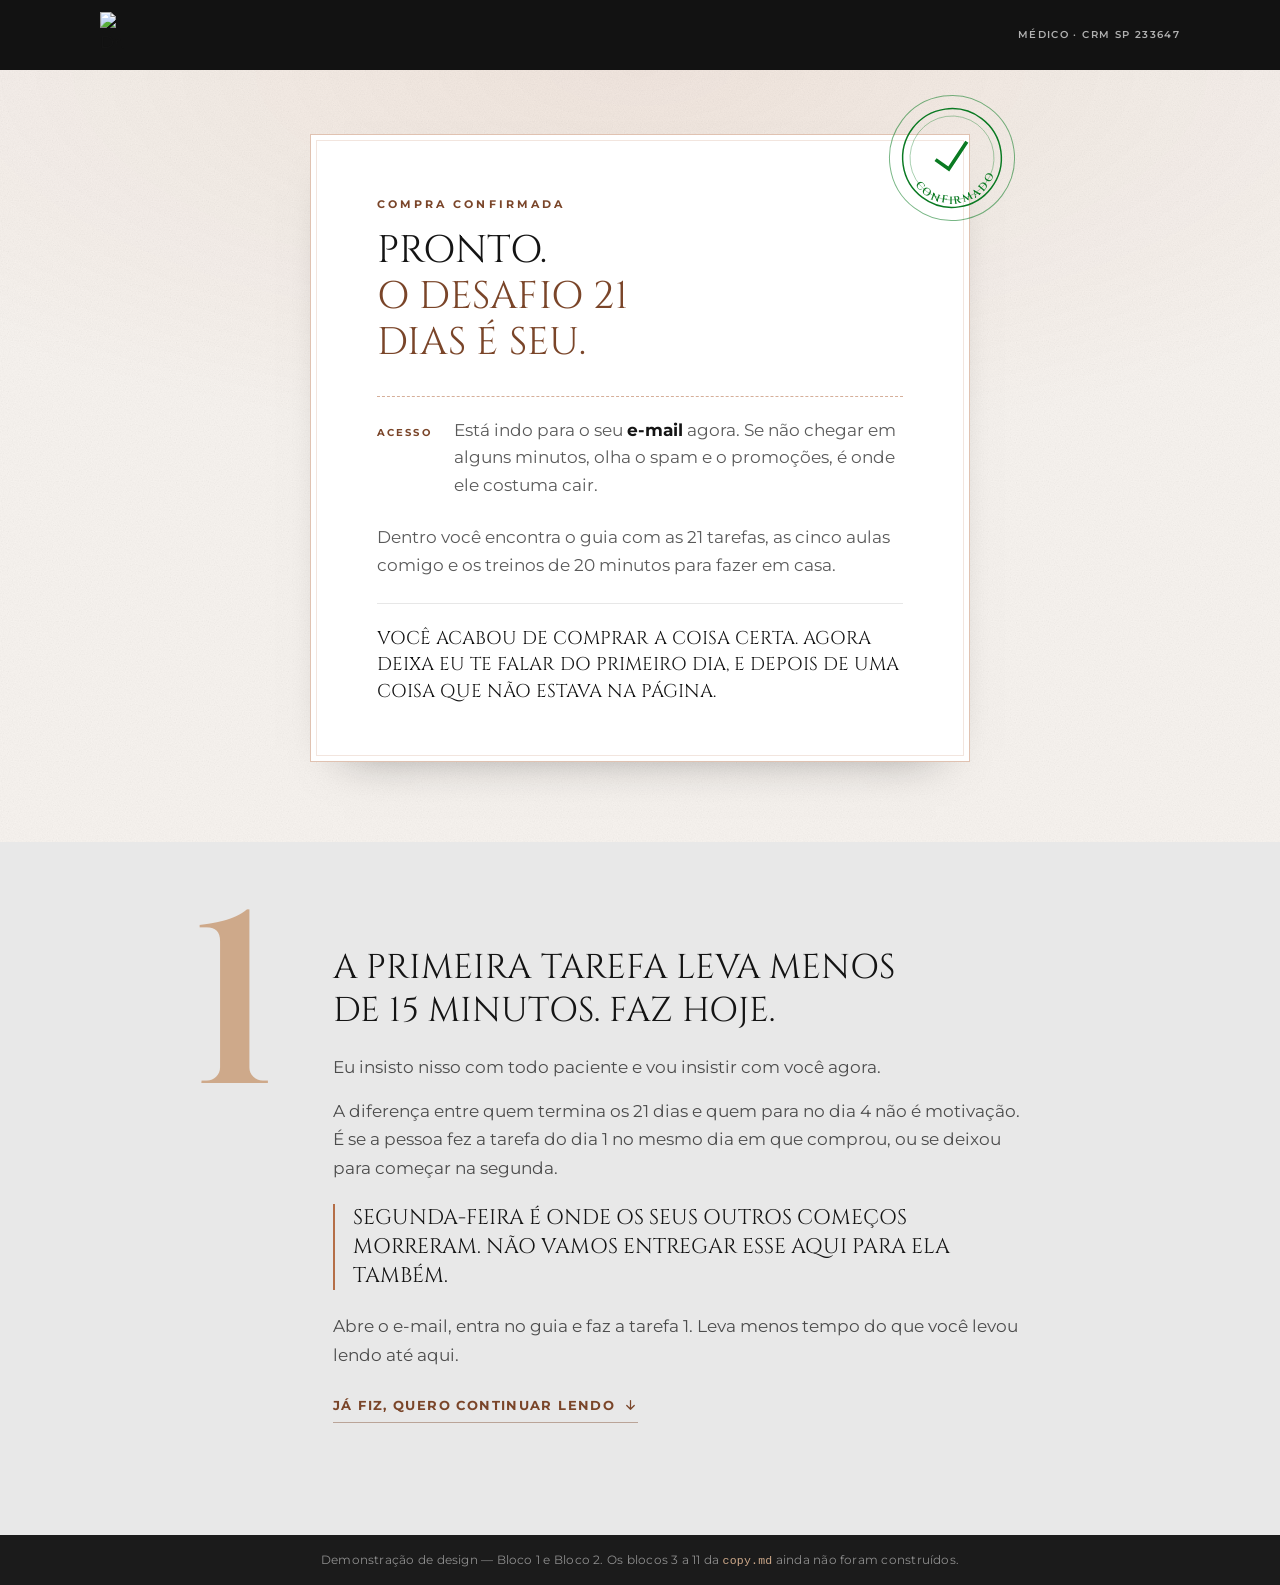
==== obrigado/index.html @ 23979305 "Página de obrigado — demonstração de design (Bloco 1 e Bloco 2) Upsell da consulta pós-compra do Des" ====
<!DOCTYPE html>
<html lang="pt-BR">
<head>
<meta charset="UTF-8">
<meta name="viewport" content="width=device-width, initial-scale=1.0">
<title>Compra confirmada | Desafio 21 Dias — Dr. Cássio Siqueira</title>
<meta name="description" content="Sua compra do Desafio 21 Dias está confirmada. O acesso vai para o seu e-mail. Comece pela tarefa do dia 1, hoje.">

<!-- Página de pós-compra: nunca deve ser indexada. Esta meta fica para sempre. -->
<meta name="robots" content="noindex, nofollow">

<link rel="preconnect" href="https://fonts.googleapis.com">
<link rel="preconnect" href="https://fonts.gstatic.com" crossorigin>
<link href="https://fonts.googleapis.com/css2?family=Cinzel:wght@400;600&family=Montserrat:wght@400;500;700&display=swap" rel="stylesheet">

<link rel="stylesheet" href="/obrigado/style.css?v=1">
<link rel="stylesheet" href="https://unpkg.com/aos@2.3.4/dist/aos.css">
</head>
<body>

<!-- ============ BARRA DE MARCA ============
     Igual à da V1/V2 de propósito: a leitora acabou de sair de lá.       -->
<header class="topo">
  <div class="topo__inner">
    <img class="topo__logo" src="/.netlify/images?url=/images/logo-cassio.png&w=200&q=90" alt="Dr. Cássio Siqueira" width="46" height="55" loading="eager" decoding="async">
    <span class="topo__crm">Médico · CRM SP 233647</span>
  </div>
</header>

<!-- ============ BLOCO 1: CONFIRMAÇÃO ============
     Arquétipo: Framed Content. O documento dela, não mais uma peça de venda.
     Constraints: Rotated/Off-Grid (carimbo) + Noise Texture (papel) + Selective Color.
     SEM animação de entrada: nada de opacity:0, nada de transform, nada de AOS.  -->
<section class="conf">
  <div class="conf__doc">

    <span class="conf__carimbo" aria-hidden="true">
      <svg viewBox="0 0 120 120" width="120" height="120">
        <defs>
          <!-- arco inferior, lido da esquerda para a direita -->
          <path id="arco" d="M16.5,60 a43.5,43.5 0 0,0 87,0"/>
        </defs>
        <circle cx="60" cy="60" r="47" fill="none" stroke="currentColor" stroke-width="1.4"/>
        <circle cx="60" cy="60" r="40" fill="none" stroke="currentColor" stroke-width=".7" opacity=".45"/>
        <path d="M45.5 60.5 L55.5 70 L75 48" fill="none" stroke="currentColor" stroke-width="3.4" stroke-linecap="square"/>
        <text class="conf__carimbo-txt" fill="currentColor">
          <textPath href="#arco" startOffset="50%" text-anchor="middle">CONFIRMADO</textPath>
        </text>
      </svg>
    </span>

    <p class="eyebrow eyebrow--dark">Compra confirmada</p>

    <h1 class="conf__titulo">
      Pronto.
      <span>O Desafio 21 Dias é seu.</span>
    </h1>

    <div class="conf__acesso">
      <span class="conf__rotulo">Acesso</span>
      <p>
        Está indo para o seu <strong>e-mail</strong> agora. Se não chegar em alguns minutos,
        olha o spam e o promoções, é onde ele costuma cair.
      </p>
    </div>

    <p class="conf__dentro">
      Dentro você encontra o guia com as 21 tarefas, as cinco aulas comigo
      e os treinos de 20 minutos para fazer em casa.
    </p>

    <p class="conf__ponte">
      Você acabou de comprar a coisa certa. Agora deixa eu te falar do primeiro dia,
      e depois de uma coisa que não estava na página.
    </p>

  </div>
</section>

<!-- ============ BLOCO 2: A TAREFA 1 É HOJE ============
     Arquétipo: Split Assimétrico (≠ do Framed Content acima).
     Constraints: Type as Image (o numeral em Cinzel) + Bleed Left + Color Blocking.
     A única instrução da página. Nada compete visualmente com ela.          -->
<section class="tarefa" id="tarefa">
  <div class="tarefa__grid">

    <p class="tarefa__n" aria-hidden="true">1</p>

    <div class="tarefa__txt">
      <h2 class="t-sec" data-aos="fade-up">
        A primeira tarefa leva menos de 15 minutos. Faz hoje.
      </h2>

      <p data-aos="fade-up" data-aos-delay="60">
        Eu insisto nisso com todo paciente e vou insistir com você agora.
      </p>

      <p data-aos="fade-up" data-aos-delay="90">
        A diferença entre quem termina os 21 dias e quem para no dia 4 não é motivação.
        É se a pessoa fez a tarefa do dia 1 no mesmo dia em que comprou,
        ou se deixou para começar na segunda.
      </p>

      <p class="tarefa__punch" data-aos="fade-up" data-aos-delay="120">
        Segunda-feira é onde os seus outros começos morreram.
        Não vamos entregar esse aqui para ela também.
      </p>

      <p data-aos="fade-up" data-aos-delay="150">
        Abre o e-mail, entra no guia e faz a tarefa 1.
        Leva menos tempo do que você levou lendo até aqui.
      </p>

      <a class="tarefa__link" href="#virada" data-aos="fade-up" data-aos-delay="180">
        Já fiz, quero continuar lendo
        <svg viewBox="0 0 24 24" width="15" height="15" aria-hidden="true"><path d="M12 4v14m0 0l-6-6m6 6l6-6" fill="none" stroke="currentColor" stroke-width="2" stroke-linecap="round" stroke-linejoin="round"/></svg>
      </a>
    </div>

  </div>
</section>

<!-- Demonstração de design: os blocos 3 a 11 entram no /lp-desenvolver. -->
<div class="demo-nota">
  Demonstração de design — Bloco 1 e Bloco 2. Os blocos 3 a 11 da <code>copy.md</code> ainda não foram construídos.
</div>

<script src="https://unpkg.com/aos@2.3.4/dist/aos.js"></script>
<script src="/obrigado/script.js?v=1"></script>
</body>
</html>
---- obrigado/style.css ----
/* ============================================================
   Desafio 21 Dias — Página de obrigado (upsell da consulta)
   Dr. Cássio Siqueira · CRM SP 233647

   Fontes: Cinzel (display) + Montserrat (corpo).
   Origem: fontes REAIS da marca, extraídas de drcassiosiqueira.com.br.
   Cinzel é o equivalente Google Fonts da "Cresci LP W01", licenciada
   (no site oficial ela carrega com status error). Montserrat é da marca,
   usada como está. Mesmo par da V1 e da V2 — a leitora acabou de sair de lá,
   e os arquivos já vêm do cache do navegador dela.

   Paleta da marca: preto #121212, verde do CTA #00D82F→#007F1C,
   faixa clara #E8E8E8, cobre #B56E47.

   DIREÇÃO DESTA PÁGINA
   A página de vendas é escura porque vende. Esta é de papel, porque
   a leitora já está do lado de dentro e isto aqui é o documento dela.
   A virada para o escuro fica guardada para o Bloco 3, que é onde a copy
   pede a mudança de temperatura — e só funciona se a página não começar lá.
   ============================================================ */

:root{
  --preto:#121212;
  --preto-2:#1B1B1B;
  --cinza:#E8E8E8;
  --branco:#FFFFFF;
  --creme:#F7F3EF;

  --verde-1:#00D82F;
  --verde-2:#007F1C;
  --verde-carimbo:#0A7A22;   /* verde legível sobre papel; o #00D82F some no branco */

  --cobre-900:#7A4529;
  --cobre-700:#B56E47;
  --cobre-500:#C8926B;
  --cobre-300:#CEA98A;

  --tinta:#141414;
  --tinta-soft:#5A5A5A;

  --display:'Cinzel', Georgia, serif;
  --sans:'Montserrat', -apple-system, BlinkMacSystemFont, 'Segoe UI', sans-serif;

  --wrap:1080px;
  --r:5px;

  /* Grão de papel. SVG inline, zero requisição extra. */
  --grao:url("data:image/svg+xml,%3Csvg xmlns='http://www.w3.org/2000/svg' width='140' height='140'%3E%3Cfilter id='n'%3E%3CfeTurbulence type='fractalNoise' baseFrequency='.82' numOctaves='3' stitchTiles='stitch'/%3E%3CfeColorMatrix type='saturate' values='0'/%3E%3C/filter%3E%3Crect width='140' height='140' filter='url(%23n)' opacity='.42'/%3E%3C/svg%3E");
}

*,*::before,*::after{box-sizing:border-box;}
html{-webkit-text-size-adjust:100%;scroll-behavior:smooth;}
body{
  margin:0;background:var(--creme);color:var(--tinta);
  font-family:var(--sans);font-size:16px;line-height:1.7;
  -webkit-font-smoothing:antialiased;overflow-x:hidden;
}
img{max-width:100%;display:block;}
h1,h2,h3{margin:0;font-weight:400;}
p{margin:0;}

.eyebrow{
  font-family:var(--sans);font-size:10.9px;font-weight:700;
  letter-spacing:.28em;text-transform:uppercase;color:var(--cobre-500);
  margin-bottom:14px;
}
.eyebrow--dark{color:var(--cobre-900);}

.t-sec{
  font-family:var(--display);font-weight:400;text-transform:uppercase;
  font-size:clamp(1.3rem,4.4vw,2.15rem);
  line-height:1.26;letter-spacing:.004em;text-wrap:balance;color:var(--tinta);
}

/* ============================================================
   BARRA DE MARCA
   ============================================================ */
.topo{background:var(--preto);padding:9px 20px;}
.topo__inner{
  max-width:var(--wrap);margin-inline:auto;
  display:flex;align-items:center;justify-content:space-between;gap:16px;
}
.topo__logo{height:38px;width:auto;}
.topo__crm{
  font-size:9.8px;font-weight:600;letter-spacing:.14em;
  text-transform:uppercase;color:#B0B0B0;
}

/* ============================================================
   BLOCO 1 — CONFIRMAÇÃO
   Framed Content + carimbo off-grid + grão de papel.
   Nada aqui pode ter opacity:0, transform de entrada ou data-aos.
   ============================================================ */
.conf{
  position:relative;
  padding:26px 20px 34px;
  background:
    radial-gradient(120% 78% at 50% 0%, rgba(181,110,71,.10), transparent 62%),
    var(--creme);
}
/* o grão vive numa camada própria para não sujar o texto */
.conf::after{
  content:'';position:absolute;inset:0;pointer-events:none;
  background-image:var(--grao);opacity:.30;mix-blend-mode:multiply;
}

.conf__doc{
  position:relative;z-index:2;
  max-width:660px;margin-inline:auto;
  background:var(--branco);
  padding:30px 24px 30px;
  border:1px solid rgba(181,110,71,.42);
  box-shadow:0 22px 46px -34px rgba(20,20,20,.5);
}
/* filete interno: a moldura dupla do receituário */
.conf__doc::before{
  content:'';position:absolute;inset:5px;pointer-events:none;
  border:1px solid rgba(181,110,71,.18);
}

/* ---------- o carimbo ----------
   Girado e transbordando o canto: é um objeto pousado sobre o documento,
   não um badge de sucesso dentro de um card.                              */
.conf__carimbo{
  position:absolute;z-index:3;
  top:-24px;right:-10px;
  width:88px;height:88px;
  transform:rotate(-8deg);
  transform-origin:center;
  color:var(--verde-carimbo);   /* o SVG inteiro herda por currentColor */
}
.conf__carimbo svg{width:100%;height:100%;display:block;}
/* 10 letras num semicírculo de r=43,5 (≈137 unidades de arco):
   qualquer coisa acima de ~10px + .18em encavala. */
.conf__carimbo-txt{
  font-family:var(--display);font-size:10px;font-weight:600;
  letter-spacing:.18em;
}
/* halo pós-carregamento. Roda numa pseudo, nunca no conteúdo:
   o carimbo em si nasce visível e parado. */
.conf__carimbo::before{
  content:'';position:absolute;inset:0;border-radius:50%;
  border:1px solid rgba(10,122,34,.55);
  animation:halo 4.2s ease-out 1.2s infinite;
}
@keyframes halo{0%{transform:scale(.78);opacity:0;}22%{opacity:.7;}70%,100%{transform:scale(1.16);opacity:0;}}

.conf__titulo{
  font-family:var(--display);font-weight:400;text-transform:uppercase;
  font-size:clamp(1.32rem,6vw,2.4rem);
  line-height:1.2;letter-spacing:.006em;color:var(--tinta);text-wrap:balance;
}
.conf__titulo span{display:block;color:var(--cobre-900);}

/* ---------- o acesso: a dúvida imediata de quem acabou de pagar ---------- */
.conf__acesso{
  display:grid;grid-template-columns:auto 1fr;gap:0 16px;align-items:baseline;
  margin:22px 0 20px;padding:16px 0 0;
  border-top:1px dashed rgba(181,110,71,.55);
}
.conf__rotulo{
  font-size:9.6px;font-weight:700;letter-spacing:.22em;text-transform:uppercase;
  color:var(--cobre-900);white-space:nowrap;
  padding-top:5px;
}
.conf__acesso p{font-size:15.5px;line-height:1.66;color:var(--tinta-soft);}
.conf__acesso strong{color:var(--tinta);font-weight:700;}

.conf__dentro{
  font-size:15.5px;line-height:1.7;color:var(--tinta-soft);
}
.conf__ponte{
  margin-top:18px;padding-top:16px;
  border-top:1px solid rgba(20,20,20,.1);
  font-family:var(--display);text-transform:uppercase;
  font-size:clamp(.95rem,3.1vw,1.16rem);line-height:1.42;
  color:var(--tinta);
}

/* ============================================================
   BLOCO 2 — A TAREFA 1 É HOJE
   Split assimétrico. O numeral é o elemento gráfico da seção,
   sangrando a margem esquerda. Color blocking na faixa cinza.
   ============================================================ */
.tarefa{
  position:relative;background:var(--cinza);
  padding:44px 20px 50px;overflow:hidden;
}
.tarefa__grid{
  position:relative;
  max-width:760px;margin-inline:auto;
}

.tarefa__n{
  position:absolute;z-index:0;
  top:-46px;left:-30px;
  font-family:var(--display);font-weight:600;
  font-size:210px;line-height:.72;
  color:var(--cobre-700);opacity:.13;
  user-select:none;pointer-events:none;
}

.tarefa__txt{
  position:relative;z-index:2;
  display:grid;gap:16px;
}
.tarefa__txt p{font-size:15.8px;line-height:1.72;color:#4C4C4C;}
.tarefa__txt .t-sec{margin-bottom:4px;}

.tarefa__punch{
  font-family:var(--display) !important;text-transform:uppercase;
  font-size:clamp(1rem,3.3vw,1.32rem) !important;line-height:1.36 !important;
  color:var(--tinta) !important;
  padding-left:18px;border-left:2px solid var(--cobre-700);
  margin-block:6px;
}

/* CTA secundário. Âncora, não venda: peso de link, não de botão. */
.tarefa__link{
  justify-self:start;margin-top:10px;
  display:inline-flex;align-items:center;gap:8px;
  font-size:12.6px;font-weight:700;letter-spacing:.11em;text-transform:uppercase;
  color:var(--cobre-900);text-decoration:none;
  padding-bottom:5px;border-bottom:1px solid rgba(122,69,41,.42);
  transition:color .22s ease, border-color .22s ease, gap .22s ease;
}
.tarefa__link svg{transition:transform .22s ease;}
.tarefa__link:hover{color:var(--tinta);border-color:var(--tinta);gap:11px;}
.tarefa__link:hover svg{transform:translateY(2px);}
.tarefa__link:focus-visible{outline:2px solid var(--cobre-700);outline-offset:4px;}

/* ============================================================
   Aviso da demonstração — sai no /lp-desenvolver
   ============================================================ */
.demo-nota{
  background:var(--preto-2);color:#8E8E8E;
  font-size:11.5px;line-height:1.6;letter-spacing:.02em;
  text-align:center;padding:16px 20px;
}
.demo-nota code{font-family:ui-monospace,SFMono-Regular,Menlo,monospace;color:var(--cobre-300);}

/* ============================================================
   RESPONSIVO
   ============================================================ */
@media (max-width:399px){
  /* iPhone SE e afins: a dobra tem que fechar sem scroll */
  .conf{padding:20px 14px 26px;}
  .conf__doc{padding:26px 18px 26px;}
  .conf__carimbo{width:74px;height:74px;top:-20px;right:-6px;}
  .tarefa__n{font-size:168px;top:-36px;left:-22px;}
}

@media (min-width:768px){
  .topo{padding:12px 28px;}
  .topo__logo{height:46px;}
  .conf{padding:52px 28px 64px;}
  .conf__doc{padding:52px 54px 48px;}
  .conf__titulo{max-width:14ch;}   /* no desktop a linha precisa de freio */
  .conf__carimbo{width:112px;height:112px;top:-34px;right:-34px;}
  .conf__acesso{margin:30px 0 24px;padding-top:20px;gap:0 22px;}
  .conf__acesso p,.conf__dentro{font-size:16.5px;}
  .conf__ponte{margin-top:24px;padding-top:22px;}
  .tarefa{padding:76px 28px 84px;}
  .tarefa__txt p{font-size:16.5px;}
  .tarefa__n{font-size:300px;top:-70px;left:-56px;}
}

@media (min-width:960px){
  body{font-size:17px;}
  .conf{padding:64px 32px 80px;}
  .conf__doc{padding:60px 66px 56px;}
  .conf__carimbo{width:126px;height:126px;top:-40px;right:-46px;}

  /* o numeral sai do texto e vira coluna própria, sangrando a margem */
  .tarefa{padding:104px 32px 112px;}
  .tarefa__grid{
    display:grid;grid-template-columns:auto 1fr;gap:0 54px;align-items:start;
  }
  .tarefa__n{
    position:static;opacity:1;color:var(--cobre-300);
    font-size:clamp(220px,19vw,286px);line-height:.66;
    margin-left:-72px;margin-top:-16px;
  }
  .tarefa__txt{max-width:44rem;}
}

@media (prefers-reduced-motion:reduce){
  *,*::before,*::after{animation-duration:.001ms !important;transition-duration:.001ms !important;}
  html{scroll-behavior:auto;}
}
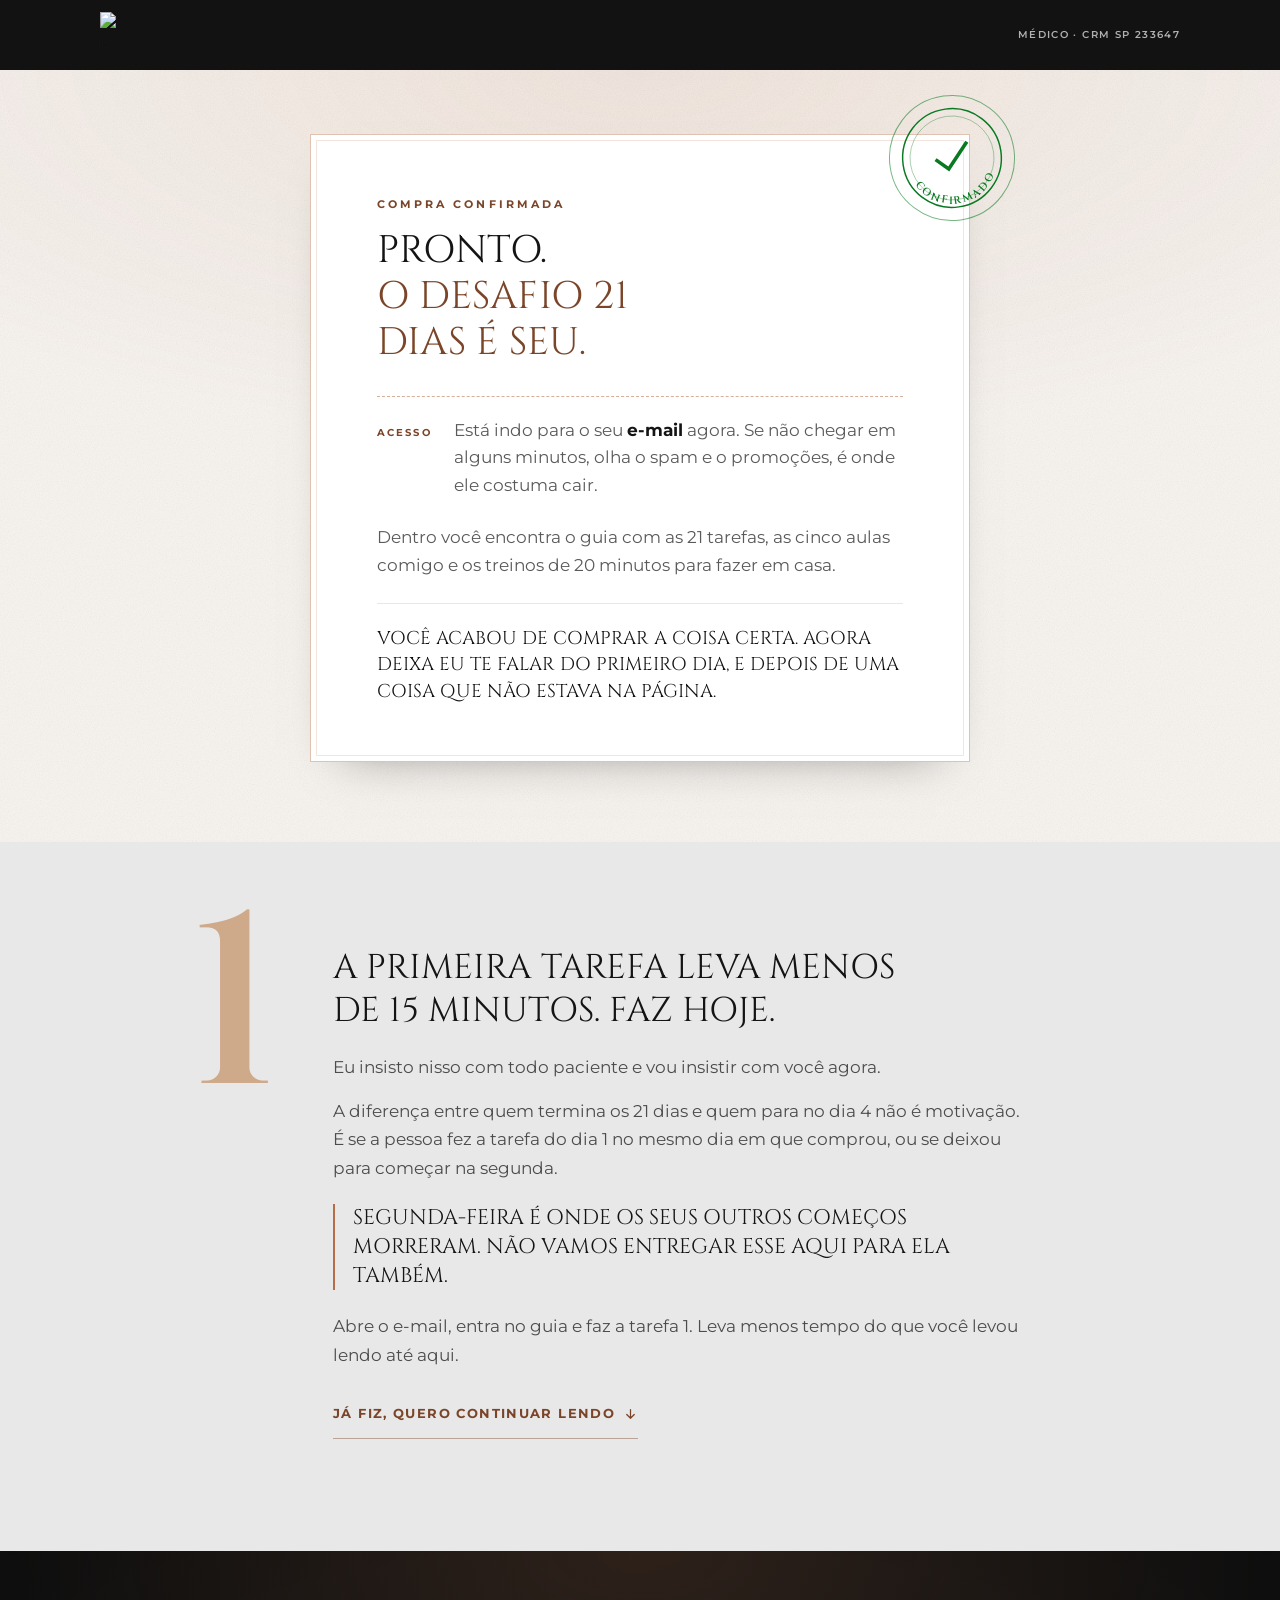
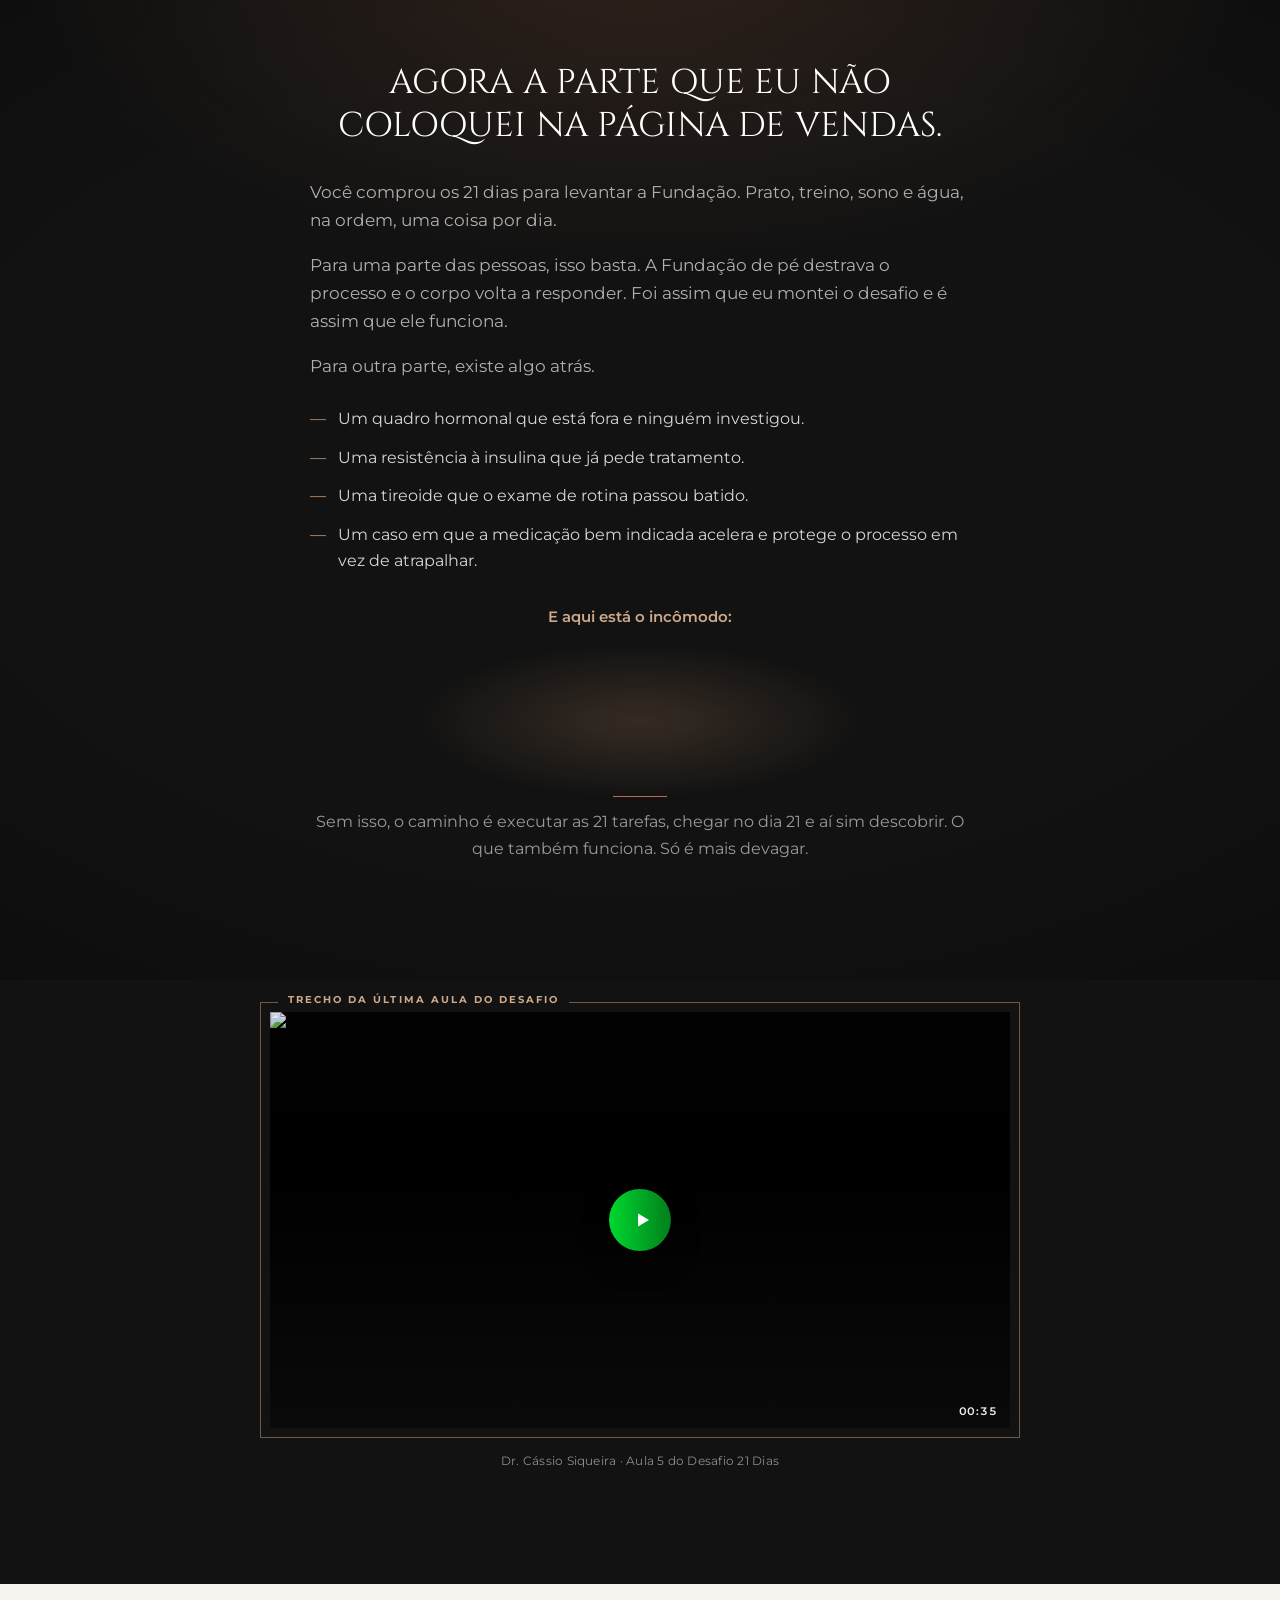
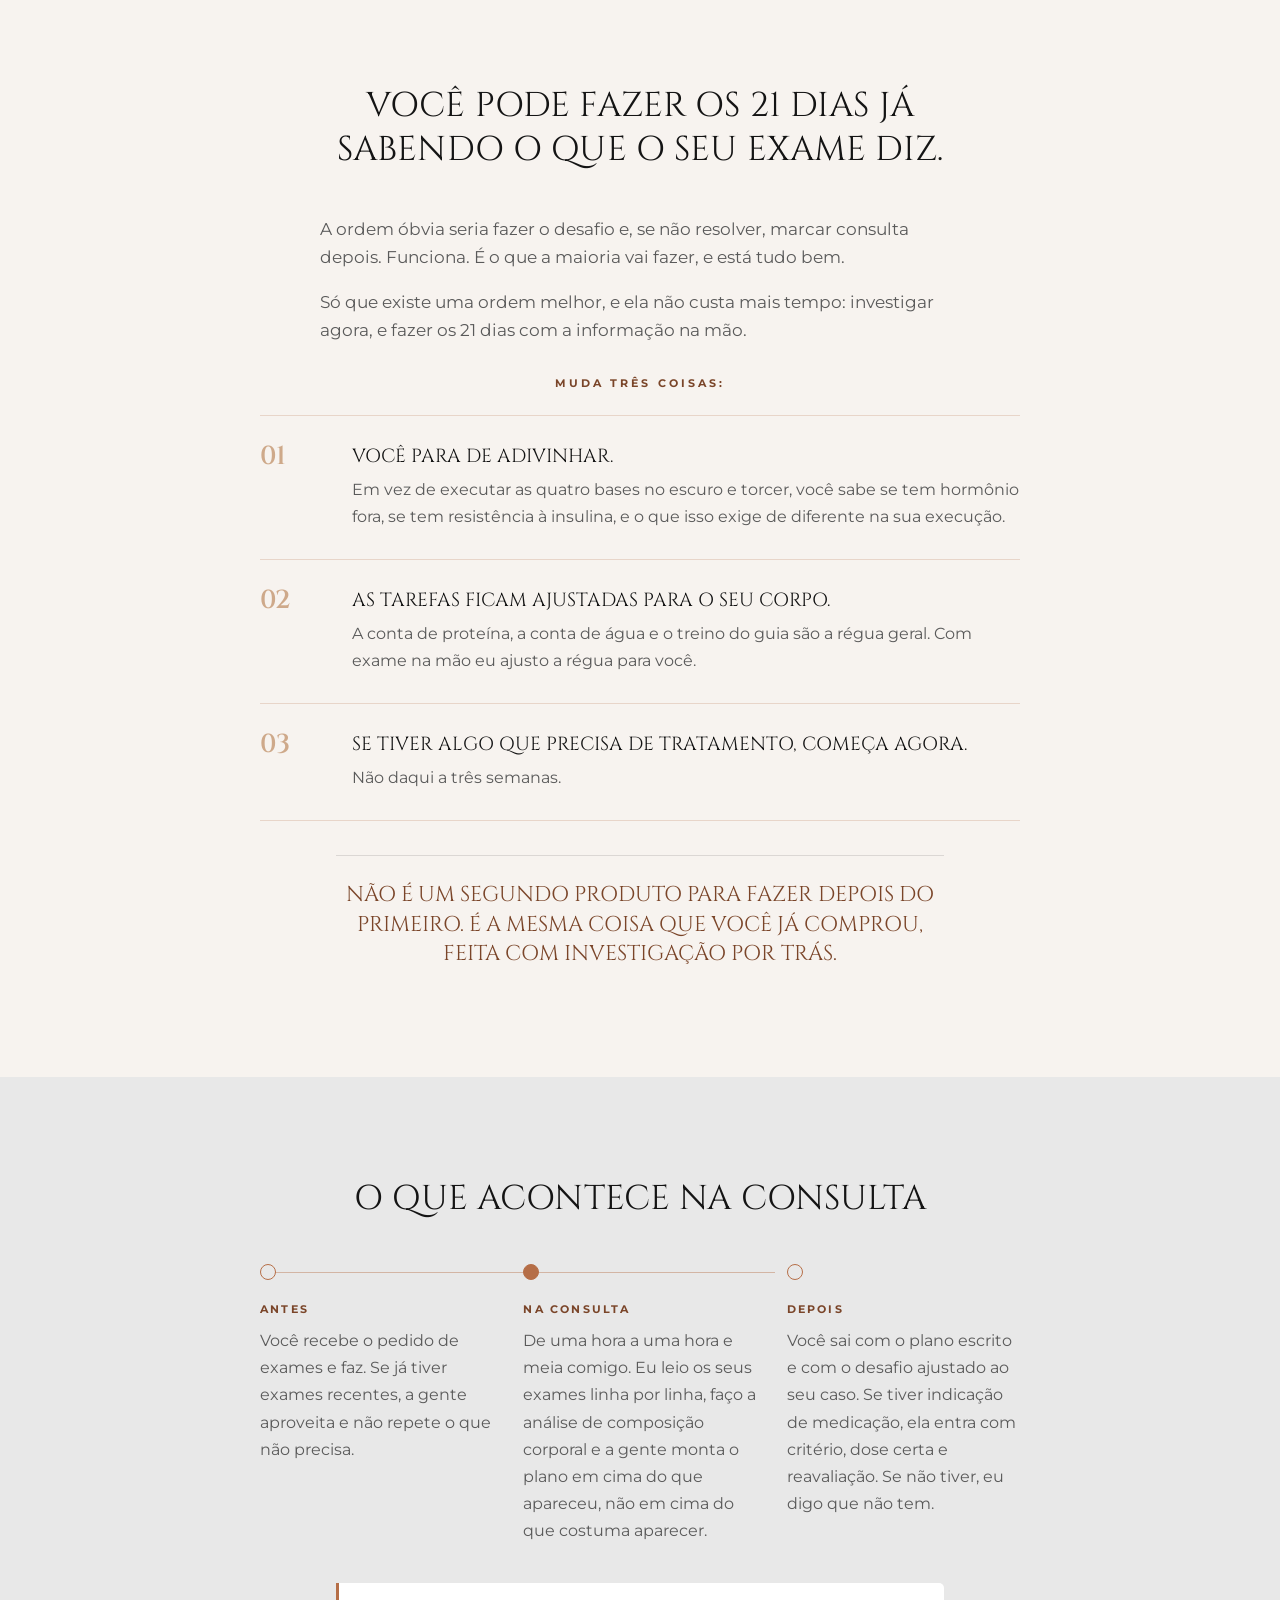
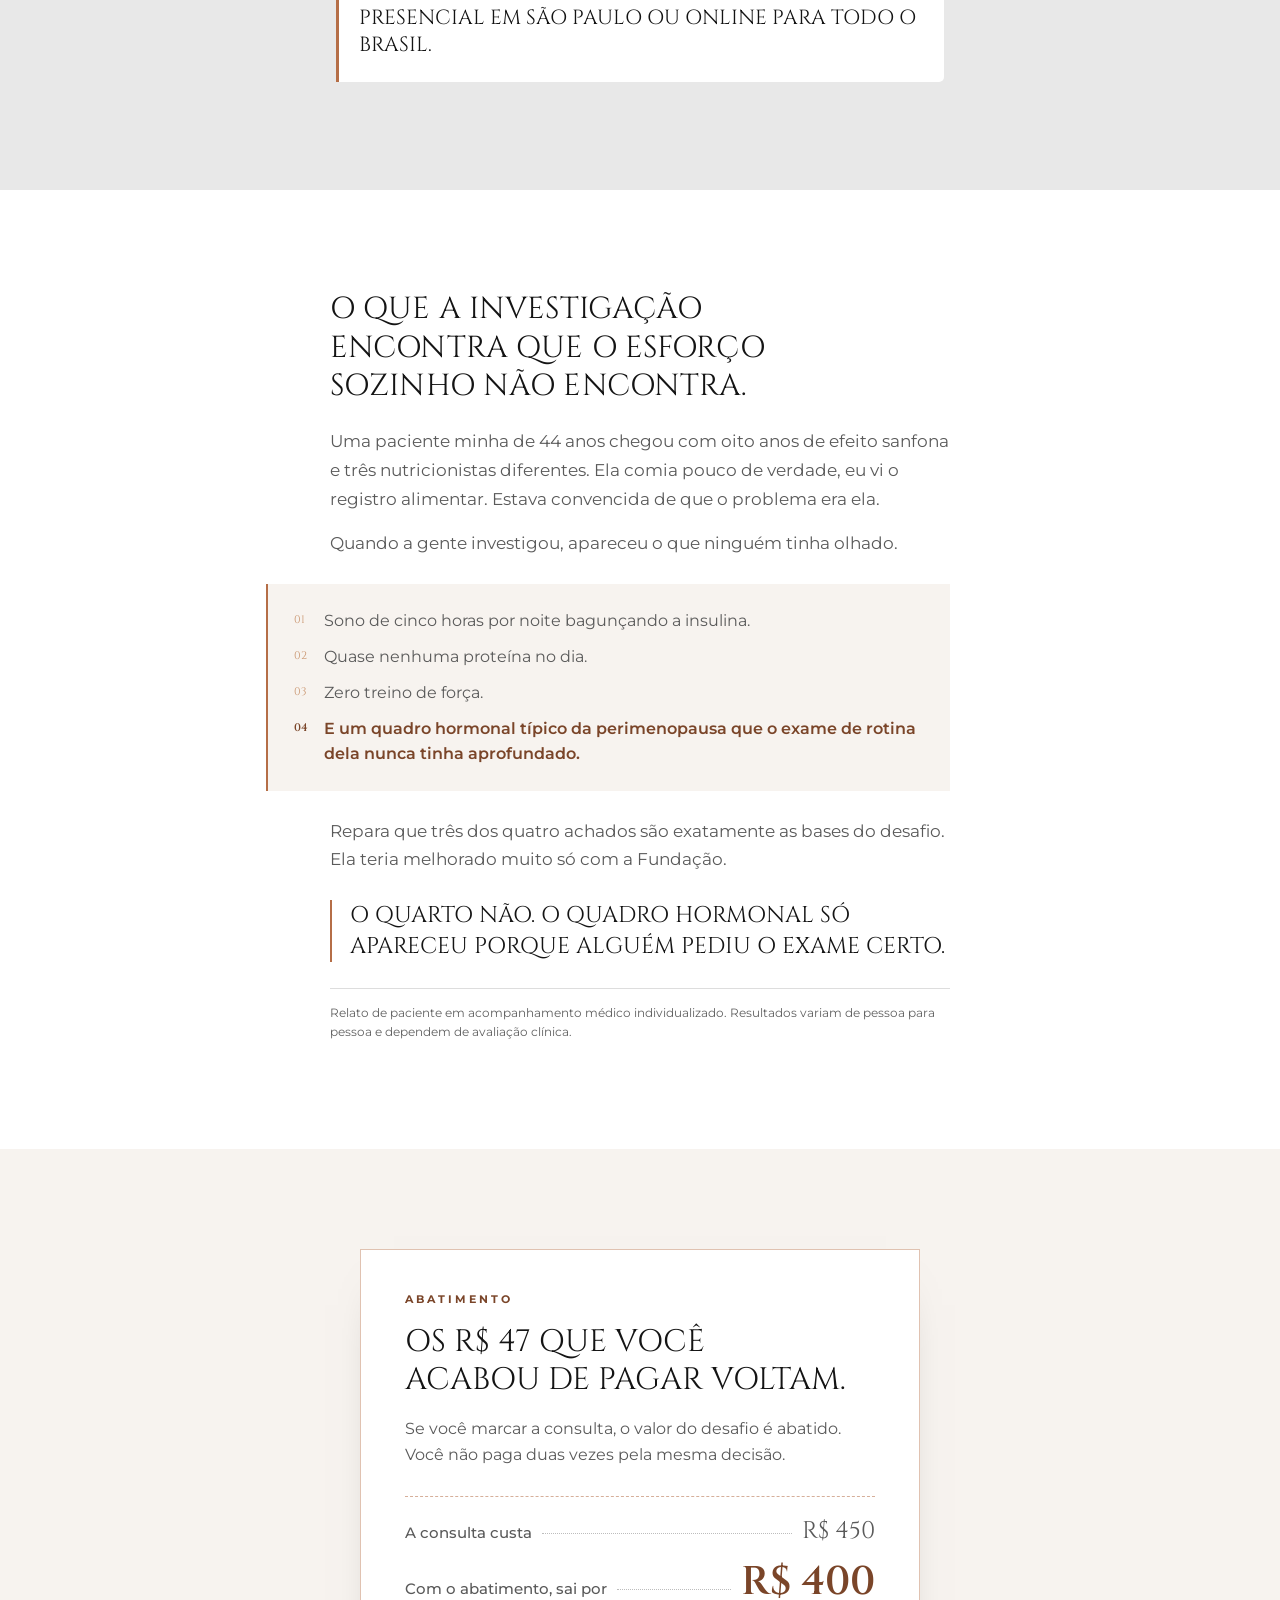
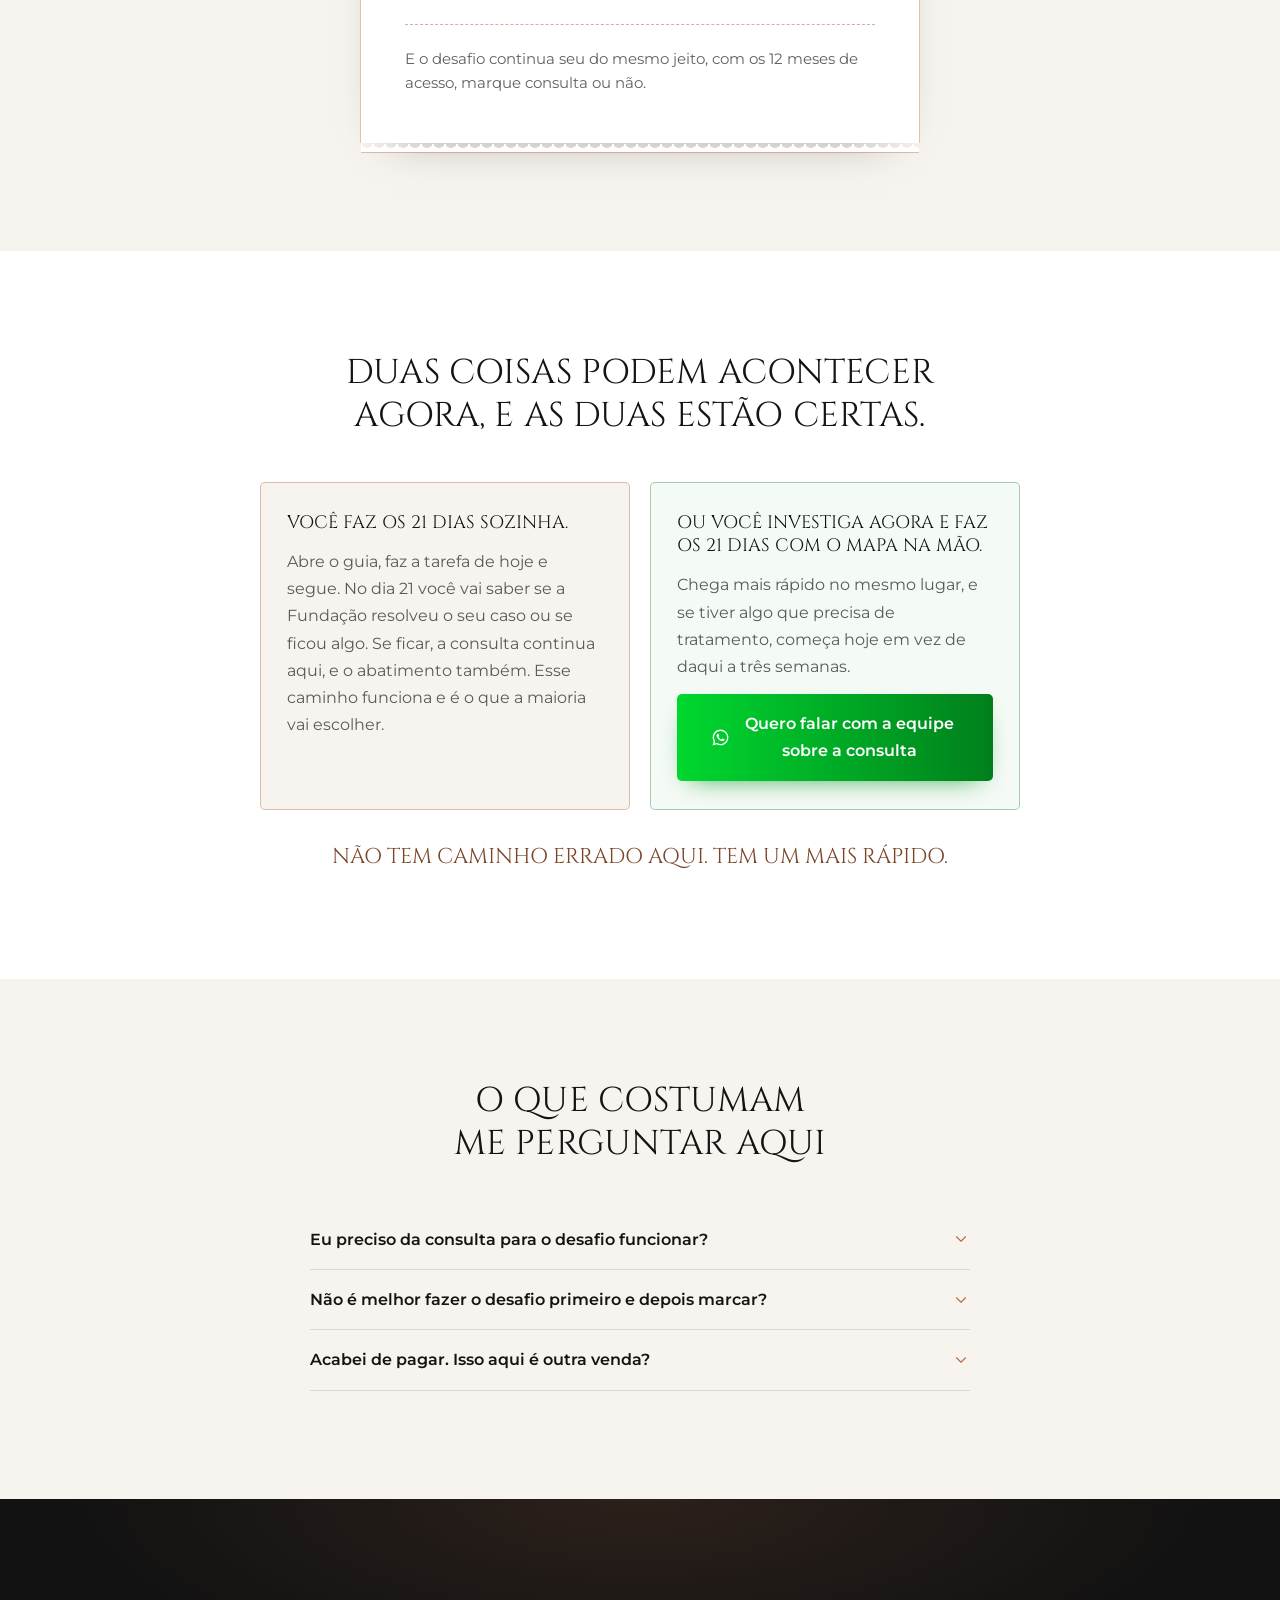
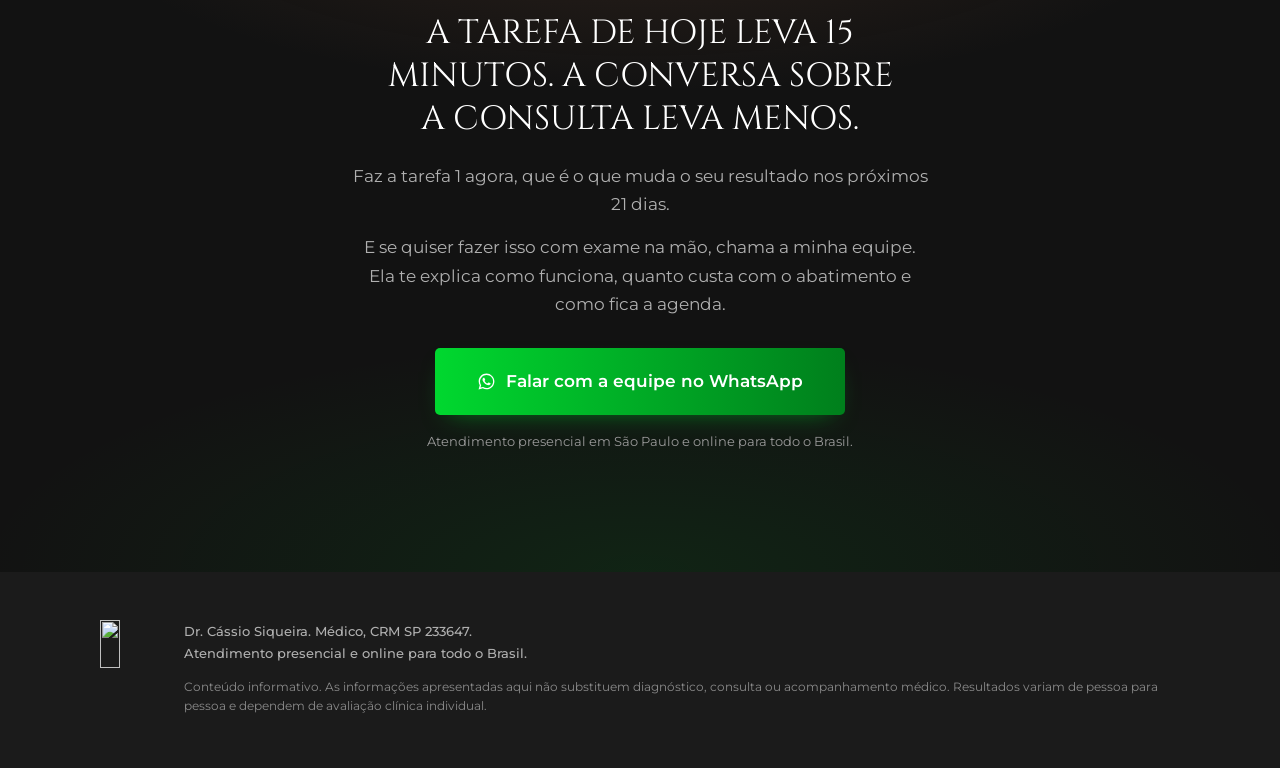
==== commit dd8e1a8d: "Página de obrigado completa — blocos 3 a 11, rodapé e o vídeo da aula 5 Upsell da consulta no pós-co" ====
--- a/obrigado/index.html
+++ b/obrigado/index.html
@@ -13,7 +13,7 @@
 <link rel="preconnect" href="https://fonts.gstatic.com" crossorigin>
 <link href="https://fonts.googleapis.com/css2?family=Cinzel:wght@400;600&family=Montserrat:wght@400;500;700&display=swap" rel="stylesheet">
 
-<link rel="stylesheet" href="/obrigado/style.css?v=1">
+<link rel="stylesheet" href="/obrigado/style.css?v=2">
 <link rel="stylesheet" href="https://unpkg.com/aos@2.3.4/dist/aos.css">
 </head>
 <body>
@@ -26,6 +26,8 @@
     <span class="topo__crm">Médico · CRM SP 233647</span>
   </div>
 </header>
+
+<main>
 
 <!-- ============ BLOCO 1: CONFIRMAÇÃO ============
      Arquétipo: Framed Content. O documento dela, não mais uma peça de venda.
@@ -120,12 +122,401 @@
   </div>
 </section>
 
-<!-- Demonstração de design: os blocos 3 a 11 entram no /lp-desenvolver. -->
-<div class="demo-nota">
-  Demonstração de design — Bloco 1 e Bloco 2. Os blocos 3 a 11 da <code>copy.md</code> ainda não foram construídos.
-</div>
+<!-- ============ BLOCO 3: A VIRADA ============
+     Arquétipo: Spotlight. Constraints: Dark Mode + Container Narrow + Clip Reveal + Vignette.
+     A dobradiça da página. Corte seco, sem diagonal e sem borda arredondada:
+     a mudança de temperatura tem que ser sentida, não decorada.             -->
+<section class="virada" id="virada" aria-labelledby="virada-t">
+  <div class="col col--estreita">
+
+    <h2 class="t-sec t-sec--inv" id="virada-t" data-aos="fade-up">
+      Agora a parte que eu não coloquei na página de vendas.
+    </h2>
+
+    <div class="virada__txt">
+      <p data-aos="fade-up" data-aos-delay="60">
+        Você comprou os 21 dias para levantar a Fundação.
+        Prato, treino, sono e água, na ordem, uma coisa por dia.
+      </p>
+      <p data-aos="fade-up" data-aos-delay="90">
+        Para uma parte das pessoas, isso basta. A Fundação de pé destrava o processo
+        e o corpo volta a responder. Foi assim que eu montei o desafio e é assim que ele funciona.
+      </p>
+      <p data-aos="fade-up" data-aos-delay="120">
+        Para outra parte, existe algo atrás.
+      </p>
+    </div>
+
+    <ul class="virada__lista" data-aos="fade-up" data-aos-delay="150">
+      <li>Um quadro hormonal que está fora e ninguém investigou.</li>
+      <li>Uma resistência à insulina que já pede tratamento.</li>
+      <li>Uma tireoide que o exame de rotina passou batido.</li>
+      <li>Um caso em que a medicação bem indicada acelera e protege o processo em vez de atrapalhar.</li>
+    </ul>
+
+    <p class="virada__ponte" data-aos="fade-up" data-aos-delay="60">E aqui está o incômodo:</p>
+
+    <div class="virada__foco" id="virada-foco">
+      <p class="virada__punch">
+        você só descobre em qual das duas partes você está fazendo exame.
+      </p>
+    </div>
+
+    <p class="virada__fecha" data-aos="fade-up" data-aos-delay="80">
+      Sem isso, o caminho é executar as 21 tarefas, chegar no dia 21 e aí sim descobrir.
+      O que também funciona. Só é mais devagar.
+    </p>
+
+  </div>
+</section>
+
+<!-- ============ BLOCO 4: VÍDEO ============
+     Arquétipo: Nested Frames. Constraints: Imagem com Overlay + Overlap Elements + Hover Reveal.
+     16:9 horizontal, menor, com moldura e rótulo de aula — o oposto da VSL 9:16
+     da página de vendas. Um segundo vídeo no mesmo formato denunciaria a venda.
+     Cola no Bloco 3: os dois são um movimento só.                          -->
+<section class="tv" aria-label="Trecho da última aula do desafio">
+  <div class="col col--media">
+
+    <div class="tv__moldura" data-aos="fade-up">
+      <span class="tv__placa">Trecho da última aula do desafio</span>
+
+      <button class="tv__frame" type="button"
+              data-video="/video/aula5-corte-obrigado.mp4"
+              data-vtt="/video/aula5-legendas.vtt"
+              aria-label="Assistir o trecho da última aula do desafio, 35 segundos">
+        <img class="tv__poster" src="/.netlify/images?url=/images/poster-aula5.jpg&w=760&q=82" alt="Dr. Cássio Siqueira sentado em uma poltrona, falando para a câmera" width="760" height="428" loading="lazy" decoding="async">
+        <span class="tv__play" aria-hidden="true">
+          <svg viewBox="0 0 24 24" width="24" height="24"><path d="M8 5.5v13l11-6.5z" fill="currentColor"/></svg>
+        </span>
+        <span class="tv__dur" aria-hidden="true">00:35</span>
+      </button>
+    </div>
+
+    <p class="tv__cred" data-aos="fade-up" data-aos-delay="120">
+      Dr. Cássio Siqueira <span aria-hidden="true">·</span> Aula 5 do Desafio 21 Dias
+    </p>
+
+  </div>
+</section>
+
+<!-- ============ BLOCO 5: A OFERTA COMO ACELERADOR ============
+     Arquétipo: Editorial. Constraints: Hanging Indent + Mixed Weights + Light Mode.
+     Lista de cláusulas de documento. Sem ícone de check, sem card.          -->
+<section class="acel sec" aria-labelledby="acel-t">
+  <div class="col col--doc">
+
+    <header class="sec__head">
+      <h2 class="t-sec" id="acel-t" data-aos="fade-up">
+        Você pode fazer os 21 dias já sabendo o que o seu exame diz.
+      </h2>
+    </header>
+
+    <div class="acel__abre" data-aos="fade-up" data-aos-delay="60">
+      <p>
+        A ordem óbvia seria fazer o desafio e, se não resolver, marcar consulta depois.
+        Funciona. É o que a maioria vai fazer, e está tudo bem.
+      </p>
+      <p>
+        Só que existe uma ordem melhor, e ela não custa mais tempo:
+        investigar agora, e fazer os 21 dias com a informação na mão.
+      </p>
+    </div>
+
+    <p class="acel__ponte" data-aos="fade-up" data-aos-delay="80">Muda três coisas:</p>
+
+    <ol class="acel__lista">
+      <li class="acel__item" data-aos="fade-up">
+        <h3 class="acel__rotulo">Você para de adivinhar.</h3>
+        <p>
+          Em vez de executar as quatro bases no escuro e torcer, você sabe se tem hormônio fora,
+          se tem resistência à insulina, e o que isso exige de diferente na sua execução.
+        </p>
+      </li>
+      <li class="acel__item" data-aos="fade-up" data-aos-delay="70">
+        <h3 class="acel__rotulo">As tarefas ficam ajustadas para o seu corpo.</h3>
+        <p>
+          A conta de proteína, a conta de água e o treino do guia são a régua geral.
+          Com exame na mão eu ajusto a régua para você.
+        </p>
+      </li>
+      <li class="acel__item" data-aos="fade-up" data-aos-delay="140">
+        <h3 class="acel__rotulo">Se tiver algo que precisa de tratamento, começa agora.</h3>
+        <p>Não daqui a três semanas.</p>
+      </li>
+    </ol>
+
+    <p class="acel__fecho" data-aos="fade-up" data-aos-delay="100">
+      Não é um segundo produto para fazer depois do primeiro.
+      É a mesma coisa que você já comprou, feita com investigação por trás.
+    </p>
+
+  </div>
+</section>
+
+<!-- ============ BLOCO 6: O QUE ACONTECE NA CONSULTA ============
+     Arquétipo: Timeline. Constraints: Bleed Both + Draw SVG + Color Blocking.
+     Clareza do entregável mata a objeção invisível.                         -->
+<section class="consulta sec" id="consulta" aria-labelledby="consulta-t">
+  <div class="col col--doc">
+
+    <header class="sec__head">
+      <h2 class="t-sec" id="consulta-t" data-aos="fade-up">O que acontece na consulta</h2>
+    </header>
+
+    <div class="consulta__linha">
+      <span class="consulta__trilho" aria-hidden="true"></span>
+
+      <ol class="consulta__momentos">
+        <li class="consulta__m" data-aos="fade-up" data-aos-delay="120">
+          <span class="consulta__no" aria-hidden="true"></span>
+          <h3 class="consulta__r">Antes</h3>
+          <p>
+            Você recebe o pedido de exames e faz. Se já tiver exames recentes,
+            a gente aproveita e não repete o que não precisa.
+          </p>
+        </li>
+
+        <li class="consulta__m consulta__m--foco" data-aos="fade-up" data-aos-delay="220">
+          <span class="consulta__no" aria-hidden="true"></span>
+          <h3 class="consulta__r">Na consulta</h3>
+          <p>
+            De uma hora a uma hora e meia comigo. Eu leio os seus exames linha por linha,
+            faço a análise de composição corporal e a gente monta o plano em cima do que
+            apareceu, não em cima do que costuma aparecer.
+          </p>
+        </li>
+
+        <li class="consulta__m" data-aos="fade-up" data-aos-delay="320">
+          <span class="consulta__no" aria-hidden="true"></span>
+          <h3 class="consulta__r">Depois</h3>
+          <p>
+            Você sai com o plano escrito e com o desafio ajustado ao seu caso.
+            Se tiver indicação de medicação, ela entra com critério, dose certa e reavaliação.
+            Se não tiver, eu digo que não tem.
+          </p>
+        </li>
+      </ol>
+    </div>
+
+    <p class="consulta__fecho" data-aos="fade-up" data-aos-delay="420">
+      Presencial em São Paulo ou online para todo o Brasil.
+    </p>
+
+  </div>
+</section>
+
+<!-- ============ BLOCO 7: PROVA ============
+     Arquétipo: Isolated Element. Constraints: Off-Grid + Selective Color + Stagger.
+     Sem foto, sem número prometido, sem antes-e-depois.
+     O quarto achado é o ÚNICO item colorido da seção: a cor faz o argumento. -->
+<section class="prova sec" aria-labelledby="prova-t">
+  <div class="col col--nota">
+
+    <h2 class="t-sec" id="prova-t" data-aos="fade-up">
+      O que a investigação encontra que o esforço sozinho não encontra.
+    </h2>
+
+    <p class="prova__p" data-aos="fade-up" data-aos-delay="60">
+      Uma paciente minha de 44 anos chegou com oito anos de efeito sanfona e três
+      nutricionistas diferentes. Ela comia pouco de verdade, eu vi o registro alimentar.
+      Estava convencida de que o problema era ela.
+    </p>
+
+    <p class="prova__p" data-aos="fade-up" data-aos-delay="100">
+      Quando a gente investigou, apareceu o que ninguém tinha olhado.
+    </p>
+
+    <ol class="prova__achados" data-aos="fade-up" data-aos-delay="140">
+      <li>Sono de cinco horas por noite bagunçando a insulina.</li>
+      <li>Quase nenhuma proteína no dia.</li>
+      <li>Zero treino de força.</li>
+      <li>E um quadro hormonal típico da perimenopausa que o exame de rotina dela nunca tinha aprofundado.</li>
+    </ol>
+
+    <p class="prova__p" data-aos="fade-up" data-aos-delay="200">
+      Repara que três dos quatro achados são exatamente as bases do desafio.
+      Ela teria melhorado muito só com a Fundação.
+    </p>
+
+    <p class="prova__punch" data-aos="fade-up" data-aos-delay="260">
+      O quarto não. O quadro hormonal só apareceu porque alguém pediu o exame certo.
+    </p>
+
+    <p class="nota" data-aos="fade-up" data-aos-delay="300">
+      Relato de paciente em acompanhamento médico individualizado.
+      Resultados variam de pessoa para pessoa e dependem de avaliação clínica.
+    </p>
+
+  </div>
+</section>
+
+<!-- ============ BLOCO 8: O PRESENTE ============
+     Arquétipo: Framed Content — rima deliberada com o Bloco 1.
+     O documento do Bloco 1 confirmou o que ela pagou; este devolve.
+     Constraints: Perfuração (mask) + Tabular Nums + Container Narrow.
+     Sem botão aqui: este bloco só ancora o preço.                           -->
+<section class="presente sec" aria-labelledby="presente-t">
+  <div class="recibo" data-aos="fade-up">
+
+    <p class="eyebrow eyebrow--dark">Abatimento</p>
+
+    <h2 class="recibo__t" id="presente-t">Os R$ 47 que você acabou de pagar voltam.</h2>
+
+    <p class="recibo__p">
+      Se você marcar a consulta, o valor do desafio é abatido.
+      Você não paga duas vezes pela mesma decisão.
+    </p>
+
+    <div class="recibo__calc">
+      <p class="recibo__linha">
+        <span class="recibo__rot">A consulta custa</span>
+        <span class="recibo__guia" aria-hidden="true"></span>
+        <span class="recibo__valor">R$ 450</span>
+      </p>
+      <p class="recibo__linha">
+        <span class="recibo__rot">Com o abatimento, sai por</span>
+        <span class="recibo__guia" aria-hidden="true"></span>
+        <span class="recibo__valor recibo__valor--final" id="recibo-final">R$ 400</span>
+      </p>
+    </div>
+
+    <p class="recibo__pos">
+      E o desafio continua seu do mesmo jeito, com os 12 meses de acesso,
+      marque consulta ou não.
+    </p>
+
+  </div>
+</section>
+
+<!-- ============ BLOCO 9: DOIS CAMINHOS ============
+     Arquétipo: Split Vertical. Constraints: Duocromático + simetria forçada + Hover Lift.
+     A coluna de "sozinha" NÃO pode parecer a opção do perdedor: mesmo padding,
+     mesma borda, mesma escala, MESMO delay de animação. Se virar chantagem,
+     o reembolso sobe.                                                       -->
+<section class="caminhos sec" aria-labelledby="caminhos-t">
+  <div class="col col--doc">
+
+    <header class="sec__head">
+      <h2 class="t-sec" id="caminhos-t" data-aos="fade-up">
+        Duas coisas podem acontecer agora, e as duas estão certas.
+      </h2>
+    </header>
+
+    <div class="caminhos__par">
+      <div class="caminho caminho--a" data-aos="fade-up" data-aos-delay="80">
+        <h3 class="caminho__r">Você faz os 21 dias sozinha.</h3>
+        <p>
+          Abre o guia, faz a tarefa de hoje e segue. No dia 21 você vai saber se a Fundação
+          resolveu o seu caso ou se ficou algo. Se ficar, a consulta continua aqui,
+          e o abatimento também. Esse caminho funciona e é o que a maioria vai escolher.
+        </p>
+      </div>
+
+      <div class="caminho caminho--b" data-aos="fade-up" data-aos-delay="80">
+        <h3 class="caminho__r">Ou você investiga agora e faz os 21 dias com o mapa na mão.</h3>
+        <p>
+          Chega mais rápido no mesmo lugar, e se tiver algo que precisa de tratamento,
+          começa hoje em vez de daqui a três semanas.
+        </p>
+        <a class="btn caminho__cta" href="https://wa.me/5511930732424?text=Oi%21%20Acabei%20de%20comprar%20o%20Desafio%2021%20Dias%20e%20quero%20saber%20sobre%20a%20consulta%20com%20o%20Dr.%20C%C3%A1ssio%2C%20com%20o%20abatimento%20dos%20R%24%2047." target="_blank" rel="noopener">
+          <svg viewBox="0 0 24 24" width="19" height="19" fill="currentColor" aria-hidden="true"><path d="M12.04 2C6.58 2 2.13 6.45 2.13 11.91c0 1.75.46 3.45 1.32 4.95L2 22l5.25-1.38a9.86 9.86 0 004.79 1.22h.01c5.46 0 9.91-4.45 9.91-9.91 0-2.65-1.03-5.14-2.9-7.01A9.82 9.82 0 0012.04 2zm0 18.15h-.01a8.2 8.2 0 01-4.18-1.15l-.3-.18-3.11.82.83-3.04-.2-.31a8.18 8.18 0 01-1.25-4.38c0-4.54 3.7-8.24 8.24-8.24 2.2 0 4.27.86 5.83 2.42a8.19 8.19 0 012.41 5.83c0 4.54-3.7 8.23-8.26 8.23zm4.52-6.16c-.25-.12-1.47-.72-1.69-.81-.23-.08-.39-.12-.56.13-.16.25-.64.81-.79.98-.14.16-.29.18-.54.06-.25-.13-1.05-.39-1.99-1.23-.74-.66-1.23-1.47-1.38-1.72-.14-.25-.01-.38.11-.51.11-.11.25-.29.37-.43.12-.15.16-.25.25-.41.08-.17.04-.31-.02-.43-.06-.12-.56-1.34-.76-1.84-.2-.48-.41-.42-.56-.43h-.48c-.17 0-.43.06-.66.31-.23.25-.86.85-.86 2.07 0 1.22.89 2.4 1.01 2.56.12.17 1.75 2.67 4.23 3.74.59.26 1.05.41 1.41.52.59.19 1.13.16 1.56.1.48-.07 1.47-.6 1.68-1.18.21-.58.21-1.07.14-1.18-.06-.11-.22-.17-.47-.29z"/></svg>
+          Quero falar com a equipe sobre a consulta
+        </a>
+      </div>
+    </div>
+
+    <p class="caminhos__fecho" data-aos="fade-up" data-aos-delay="200">
+      Não tem caminho errado aqui. Tem um mais rápido.
+    </p>
+
+  </div>
+</section>
+
+<!-- ============ BLOCO 10: PERGUNTAS ============
+     Arquétipo: Accordion. Constraints: Reveal on Demand + Container Narrow.
+     Três objeções DE UPSELL, não repetição das do desafio.
+     Todas fechadas: a página não puxa ninguém para dentro da venda.        -->
+<section class="faq sec" id="faq" aria-labelledby="faq-t">
+  <div class="col col--estreita">
+
+    <header class="sec__head">
+      <h2 class="t-sec" id="faq-t" data-aos="fade-up">O que costumam me perguntar aqui</h2>
+    </header>
+
+    <div class="faq__lista">
+      <div class="faq__item" data-aos="fade-up">
+        <h3><button class="faq__q" type="button" aria-expanded="false" aria-controls="o1" id="ob1">
+          <span>Eu preciso da consulta para o desafio funcionar?</span>
+          <svg class="faq__c" viewBox="0 0 24 24" width="18" height="18" fill="none" stroke="currentColor" stroke-width="1.5" stroke-linecap="round" stroke-linejoin="round" aria-hidden="true"><path d="M6 9l6 6 6-6"/></svg>
+        </button></h3>
+        <div class="faq__a" id="o1" role="region" aria-labelledby="ob1"><p>Não. O desafio é completo no que ele promete, que é levantar a Fundação. Eu não vendo produto pela metade. A consulta serve para quem quer fazer isso com investigação por trás, ou para quem já desconfia que tem algo hormonal.</p></div>
+      </div>
+
+      <div class="faq__item" data-aos="fade-up" data-aos-delay="60">
+        <h3><button class="faq__q" type="button" aria-expanded="false" aria-controls="o2" id="ob2">
+          <span>Não é melhor fazer o desafio primeiro e depois marcar?</span>
+          <svg class="faq__c" viewBox="0 0 24 24" width="18" height="18" fill="none" stroke="currentColor" stroke-width="1.5" stroke-linecap="round" stroke-linejoin="round" aria-hidden="true"><path d="M6 9l6 6 6-6"/></svg>
+        </button></h3>
+        <div class="faq__a" id="o2" role="region" aria-labelledby="ob2"><p>Dá certo dos dois jeitos, e por isso o abatimento não expira. Só que se você tem hormônio fora, os 21 dias vão render menos do que renderiam, e você só vai saber disso no fim. Investigar antes é o mesmo caminho com menos tempo perdido.</p></div>
+      </div>
+
+      <div class="faq__item" data-aos="fade-up" data-aos-delay="120">
+        <h3><button class="faq__q" type="button" aria-expanded="false" aria-controls="o3" id="ob3">
+          <span>Acabei de pagar. Isso aqui é outra venda?</span>
+          <svg class="faq__c" viewBox="0 0 24 24" width="18" height="18" fill="none" stroke="currentColor" stroke-width="1.5" stroke-linecap="round" stroke-linejoin="round" aria-hidden="true"><path d="M6 9l6 6 6-6"/></svg>
+        </button></h3>
+        <div class="faq__a" id="o3" role="region" aria-labelledby="ob3"><p>É. E eu prefiro te dizer isso na cara do que fingir que é conteúdo. Você não precisa comprar nada agora, o que você pagou já está no seu e-mail. Isso aqui é para quem quer ir mais rápido.</p></div>
+      </div>
+    </div>
+
+  </div>
+</section>
+
+<!-- ============ BLOCO 11: FECHAMENTO ============
+     Arquétipo: Single Focus. Constraints: Dark Mode + Gradiente Radial + Pulse Loop.
+     Fecha escuro, espelhando o fim da página de vendas. Um CTA, nada competindo. -->
+<section class="fecho" aria-labelledby="fecho-t">
+  <div class="col col--estreita">
+
+    <h2 class="fecho__t" id="fecho-t" data-aos="fade-up">
+      A tarefa de hoje leva 15 minutos. A conversa sobre a consulta leva menos.
+    </h2>
+
+    <div class="fecho__txt" data-aos="fade-up" data-aos-delay="100">
+      <p>Faz a tarefa 1 agora, que é o que muda o seu resultado nos próximos 21 dias.</p>
+      <p>
+        E se quiser fazer isso com exame na mão, chama a minha equipe.
+        Ela te explica como funciona, quanto custa com o abatimento e como fica a agenda.
+      </p>
+    </div>
+
+    <div data-aos="fade-up" data-aos-delay="180">
+      <a class="btn btn--grande" href="https://wa.me/5511930732424?text=Oi%21%20Acabei%20de%20comprar%20o%20Desafio%2021%20Dias%20e%20quero%20saber%20sobre%20a%20consulta%20com%20o%20Dr.%20C%C3%A1ssio%2C%20com%20o%20abatimento%20dos%20R%24%2047." target="_blank" rel="noopener">
+        <svg viewBox="0 0 24 24" width="19" height="19" fill="currentColor" aria-hidden="true"><path d="M12.04 2C6.58 2 2.13 6.45 2.13 11.91c0 1.75.46 3.45 1.32 4.95L2 22l5.25-1.38a9.86 9.86 0 004.79 1.22h.01c5.46 0 9.91-4.45 9.91-9.91 0-2.65-1.03-5.14-2.9-7.01A9.82 9.82 0 0012.04 2zm0 18.15h-.01a8.2 8.2 0 01-4.18-1.15l-.3-.18-3.11.82.83-3.04-.2-.31a8.18 8.18 0 01-1.25-4.38c0-4.54 3.7-8.24 8.24-8.24 2.2 0 4.27.86 5.83 2.42a8.19 8.19 0 012.41 5.83c0 4.54-3.7 8.23-8.26 8.23zm4.52-6.16c-.25-.12-1.47-.72-1.69-.81-.23-.08-.39-.12-.56.13-.16.25-.64.81-.79.98-.14.16-.29.18-.54.06-.25-.13-1.05-.39-1.99-1.23-.74-.66-1.23-1.47-1.38-1.72-.14-.25-.01-.38.11-.51.11-.11.25-.29.37-.43.12-.15.16-.25.25-.41.08-.17.04-.31-.02-.43-.06-.12-.56-1.34-.76-1.84-.2-.48-.41-.42-.56-.43h-.48c-.17 0-.43.06-.66.31-.23.25-.86.85-.86 2.07 0 1.22.89 2.4 1.01 2.56.12.17 1.75 2.67 4.23 3.74.59.26 1.05.41 1.41.52.59.19 1.13.16 1.56.1.48-.07 1.47-.6 1.68-1.18.21-.58.21-1.07.14-1.18-.06-.11-.22-.17-.47-.29z"/></svg>
+        Falar com a equipe no WhatsApp
+      </a>
+      <p class="fecho__micro">Atendimento presencial em São Paulo e online para todo o Brasil.</p>
+    </div>
+
+  </div>
+</section>
+
+</main>
+
+<footer class="rodape">
+  <div class="col rodape__grid">
+    <img class="rodape__logo" src="/.netlify/images?url=/images/logo-cassio.png&w=200&q=90" alt="" width="40" height="48" loading="lazy" decoding="async">
+    <div>
+      <p class="rodape__id">Dr. Cássio Siqueira. Médico, CRM SP 233647.<br>Atendimento presencial e online para todo o Brasil.</p>
+      <p class="rodape__disc">Conteúdo informativo. As informações apresentadas aqui não substituem diagnóstico, consulta ou acompanhamento médico. Resultados variam de pessoa para pessoa e dependem de avaliação clínica individual.</p>
+      <!-- Links legais fora do ar de propósito: /politica-de-privacidade/ e /termos-de-uso/
+           ainda não existem neste site e dariam 404. Reinserir quando as páginas subirem. -->
+    </div>
+  </div>
+</footer>
 
 <script src="https://unpkg.com/aos@2.3.4/dist/aos.js"></script>
-<script src="/obrigado/script.js?v=1"></script>
+<script src="/obrigado/script.js?v=2"></script>
 </body>
 </html>
--- a/obrigado/style.css
+++ b/obrigado/style.css
@@ -15,8 +15,9 @@
    DIREÇÃO DESTA PÁGINA
    A página de vendas é escura porque vende. Esta é de papel, porque
    a leitora já está do lado de dentro e isto aqui é o documento dela.
-   A virada para o escuro fica guardada para o Bloco 3, que é onde a copy
-   pede a mudança de temperatura — e só funciona se a página não começar lá.
+   O escuro fica guardado para os Blocos 3 e 4 (o problema) e para o 11
+   (o fecho). Entre eles, papel. O arco de temperatura é o esqueleto da
+   página — ver layout.md seção 1 antes de mexer.
    ============================================================ */
 
 :root{
@@ -28,7 +29,7 @@
 
   --verde-1:#00D82F;
   --verde-2:#007F1C;
-  --verde-carimbo:#0A7A22;   /* verde legível sobre papel; o #00D82F some no branco */
+  --verde-carimbo:#0A7A22;
 
   --cobre-900:#7A4529;
   --cobre-700:#B56E47;
@@ -37,6 +38,10 @@
 
   --tinta:#141414;
   --tinta-soft:#5A5A5A;
+  --tinta-inv:#F0F0F0;
+  --tinta-inv-soft:#B0B0B0;
+
+  --sombra-cta:0 10px 26px -14px rgba(0,150,33,.9);
 
   --display:'Cinzel', Georgia, serif;
   --sans:'Montserrat', -apple-system, BlinkMacSystemFont, 'Segoe UI', sans-serif;
@@ -58,6 +63,17 @@
 img{max-width:100%;display:block;}
 h1,h2,h3{margin:0;font-weight:400;}
 p{margin:0;}
+ol,ul{margin:0;padding:0;}
+:focus-visible{outline:2px solid var(--cobre-700);outline-offset:3px;}
+
+/* ---------- utilitários ---------- */
+.sec{padding:52px 20px 58px;}
+.col{max-width:var(--wrap);margin-inline:auto;}
+.col--media{max-width:820px;}
+.col--doc{max-width:760px;}
+.col--estreita{max-width:660px;}
+.col--nota{max-width:620px;}
+.sec__head{text-align:center;margin-bottom:34px;}
 
 .eyebrow{
   font-family:var(--sans);font-size:10.9px;font-weight:700;
@@ -71,6 +87,29 @@
   font-size:clamp(1.3rem,4.4vw,2.15rem);
   line-height:1.26;letter-spacing:.004em;text-wrap:balance;color:var(--tinta);
 }
+.t-sec--inv{color:#fff;}
+
+.nota{
+  font-size:12px;line-height:1.6;color:#616161;
+  border-top:1px solid rgba(20,20,20,.14);padding-top:14px;margin-top:26px;
+}
+
+/* ---------- botão ---------- */
+.btn{
+  display:inline-flex;align-items:center;justify-content:center;gap:10px;
+  min-height:52px;
+  font-family:var(--sans);font-size:16px;font-weight:600;
+  text-decoration:none;color:#fff;text-align:center;
+  background-image:linear-gradient(90deg,var(--verde-1) 0%,var(--verde-2) 100%);
+  padding:16px 34px;border:0;border-radius:var(--r);cursor:pointer;
+  box-shadow:var(--sombra-cta);
+  transition:filter .22s ease, transform .22s ease, box-shadow .22s ease;
+}
+.btn:hover{filter:brightness(1.09);transform:translateY(-2px);
+  box-shadow:0 16px 32px -14px rgba(0,150,33,1);}
+.btn:focus-visible{outline:3px solid var(--verde-1);outline-offset:3px;}
+.btn--grande{padding:19px 42px;font-size:17px;min-height:60px;}
+.btn svg{flex:none;}
 
 /* ============================================================
    BARRA DE MARCA
@@ -166,9 +205,7 @@
 .conf__acesso p{font-size:15.5px;line-height:1.66;color:var(--tinta-soft);}
 .conf__acesso strong{color:var(--tinta);font-weight:700;}
 
-.conf__dentro{
-  font-size:15.5px;line-height:1.7;color:var(--tinta-soft);
-}
+.conf__dentro{font-size:15.5px;line-height:1.7;color:var(--tinta-soft);}
 .conf__ponte{
   margin-top:18px;padding-top:16px;
   border-top:1px solid rgba(20,20,20,.1);
@@ -186,10 +223,7 @@
   position:relative;background:var(--cinza);
   padding:44px 20px 50px;overflow:hidden;
 }
-.tarefa__grid{
-  position:relative;
-  max-width:760px;margin-inline:auto;
-}
+.tarefa__grid{position:relative;max-width:760px;margin-inline:auto;}
 
 .tarefa__n{
   position:absolute;z-index:0;
@@ -200,10 +234,7 @@
   user-select:none;pointer-events:none;
 }
 
-.tarefa__txt{
-  position:relative;z-index:2;
-  display:grid;gap:16px;
-}
+.tarefa__txt{position:relative;z-index:2;display:grid;gap:16px;}
 .tarefa__txt p{font-size:15.8px;line-height:1.72;color:#4C4C4C;}
 .tarefa__txt .t-sec{margin-bottom:4px;}
 
@@ -218,7 +249,7 @@
 /* CTA secundário. Âncora, não venda: peso de link, não de botão. */
 .tarefa__link{
   justify-self:start;margin-top:10px;
-  display:inline-flex;align-items:center;gap:8px;
+  display:inline-flex;align-items:center;gap:8px;min-height:44px;
   font-size:12.6px;font-weight:700;letter-spacing:.11em;text-transform:uppercase;
   color:var(--cobre-900);text-decoration:none;
   padding-bottom:5px;border-bottom:1px solid rgba(122,69,41,.42);
@@ -227,32 +258,416 @@
 .tarefa__link svg{transition:transform .22s ease;}
 .tarefa__link:hover{color:var(--tinta);border-color:var(--tinta);gap:11px;}
 .tarefa__link:hover svg{transform:translateY(2px);}
-.tarefa__link:focus-visible{outline:2px solid var(--cobre-700);outline-offset:4px;}
-
-/* ============================================================
-   Aviso da demonstração — sai no /lp-desenvolver
-   ============================================================ */
-.demo-nota{
-  background:var(--preto-2);color:#8E8E8E;
-  font-size:11.5px;line-height:1.6;letter-spacing:.02em;
-  text-align:center;padding:16px 20px;
-}
-.demo-nota code{font-family:ui-monospace,SFMono-Regular,Menlo,monospace;color:var(--cobre-300);}
+
+/* ============================================================
+   BLOCO 3 — A VIRADA
+   Spotlight. É a dobradiça da página: tudo antes é acolhimento,
+   tudo depois é a consulta. Corte seco, sem diagonal.
+   ============================================================ */
+.virada{
+  position:relative;background:var(--preto);color:var(--tinta-inv);
+  padding:58px 20px 64px;overflow:hidden;
+}
+.virada::before{
+  content:'';position:absolute;inset:0;pointer-events:none;
+  background:
+    radial-gradient(74% 46% at 50% 0%, rgba(181,110,71,.18), transparent 66%),
+    radial-gradient(120% 90% at 50% 50%, transparent 42%, rgba(0,0,0,.55) 100%);
+}
+.virada .col{position:relative;z-index:2;}
+.virada .t-sec{text-align:center;margin-bottom:30px;}
+
+.virada__txt{display:grid;gap:16px;}
+.virada__txt p{font-size:16px;line-height:1.72;color:var(--tinta-inv-soft);}
+
+.virada__lista{list-style:none;margin:26px 0 0;display:grid;gap:12px;}
+.virada__lista li{
+  display:grid;grid-template-columns:18px 1fr;gap:10px;
+  font-size:15.5px;line-height:1.66;color:#D6D6D6;
+}
+.virada__lista li::before{content:'—';color:var(--cobre-500);}
+
+.virada__ponte{
+  margin-top:30px;text-align:center;
+  font-size:15px;font-weight:600;line-height:1.6;color:var(--cobre-300);
+}
+
+/* ---------- o spotlight ---------- */
+.virada__foco{
+  position:relative;margin:34px auto 30px;max-width:26rem;text-align:center;
+}
+.virada__foco::before{
+  content:'';position:absolute;inset:-34px -18px;pointer-events:none;z-index:0;
+  background:radial-gradient(58% 60% at 50% 50%, rgba(200,146,107,.20), transparent 72%);
+}
+.virada__foco::after{
+  content:'';position:absolute;left:50%;bottom:-18px;transform:translateX(-50%);
+  width:54px;height:1px;background:var(--cobre-700);
+}
+.virada__punch{
+  position:relative;z-index:1;
+  font-family:var(--display);font-weight:600;text-transform:uppercase;
+  font-size:clamp(1.18rem,4.6vw,1.86rem);line-height:1.3;color:#fff;
+  clip-path:inset(0 100% 0 0);
+}
+.virada__foco.is-on .virada__punch{
+  clip-path:inset(0 0 0 0);
+  transition:clip-path 900ms cubic-bezier(.25,.8,.3,1) 120ms;
+}
+
+.virada__fecha{
+  font-size:15.5px;line-height:1.72;color:#9A9A9A;text-align:center;
+}
+
+/* ============================================================
+   BLOCO 4 — VÍDEO
+   Nested Frames. 16:9 horizontal, menor, com moldura e placa de aula.
+   Cola no Bloco 3 (padding-top zero): os dois são um movimento só.
+   ============================================================ */
+/* padding-top pequeno, não zero: a placa fica em top:-11px e precisa
+   caber dentro da própria seção em vez de vazar para o Bloco 3. */
+.tv{background:var(--preto);padding:18px 20px 62px;}
+
+.tv__moldura{position:relative;padding:10px;margin-inline:auto;max-width:640px;}
+.tv__moldura::before{
+  content:'';position:absolute;inset:0;pointer-events:none;
+  border:1px solid rgba(200,146,107,.55);
+}
+/* a placa transborda a moldura: Overlap Elements */
+.tv__placa{
+  position:absolute;z-index:3;top:-11px;left:18px;
+  background:var(--preto);padding:0 10px;
+  font-size:10.2px;font-weight:700;letter-spacing:.2em;text-transform:uppercase;
+  color:var(--cobre-300);white-space:nowrap;
+}
+.tv__frame{
+  position:relative;display:block;width:100%;padding:0;border:0;background:#000;
+  aspect-ratio:16/9;overflow:hidden;cursor:pointer;font-family:var(--sans);
+}
+.tv__poster{width:100%;height:100%;object-fit:cover;
+  transition:transform .7s cubic-bezier(.2,.7,.3,1);}
+.tv__frame::after{
+  content:'';position:absolute;inset:0;
+  background:linear-gradient(180deg,rgba(18,18,18,.10) 0%,rgba(18,18,18,0) 40%,rgba(18,18,18,.55) 100%);
+}
+.tv__frame:hover .tv__poster{transform:scale(1.03);}
+/* sem anel pulsando aqui: o halo é da VSL da página de vendas, não desta peça */
+.tv__play{
+  position:absolute;top:50%;left:50%;transform:translate(-50%,-50%);z-index:2;
+  display:grid;place-items:center;width:56px;height:56px;border-radius:50%;padding-left:3px;
+  background-image:linear-gradient(90deg,var(--verde-1),var(--verde-2));color:#fff;
+  box-shadow:0 12px 34px -8px rgba(0,0,0,.8);
+  transition:transform .28s ease, filter .28s ease;
+}
+.tv__frame:hover .tv__play{transform:translate(-50%,-50%) scale(1.07);filter:brightness(1.1);}
+.tv__dur{
+  position:absolute;right:12px;bottom:10px;z-index:2;
+  font-size:11px;font-weight:600;letter-spacing:.08em;color:#EDEDED;
+  font-variant-numeric:tabular-nums;
+}
+.tv__video{width:100%;aspect-ratio:16/9;display:block;background:#000;}
+.tv__cred{
+  text-align:center;margin-top:14px;
+  font-size:11.7px;line-height:1.7;letter-spacing:.02em;color:#8E8E8E;
+}
+
+/* ============================================================
+   BLOCO 5 — A OFERTA COMO ACELERADOR
+   Editorial. Cláusulas de documento com rótulo pendurado.
+   Sem ícone de check, sem card, sem três colunas.
+   ============================================================ */
+.acel{background:var(--creme);}
+.acel__abre{display:grid;gap:16px;max-width:40rem;margin-inline:auto;}
+.acel__abre p{font-size:16px;line-height:1.72;color:var(--tinta-soft);}
+
+.acel__ponte{
+  margin-top:30px;text-align:center;
+  font-size:10.9px;font-weight:700;letter-spacing:.28em;text-transform:uppercase;
+  color:var(--cobre-900);
+}
+
+.acel__lista{list-style:none;margin:22px 0 0;counter-reset:a;}
+.acel__item{
+  display:grid;padding:24px 0;
+  border-top:1px solid rgba(181,110,71,.22);
+}
+.acel__item:last-child{border-bottom:1px solid rgba(181,110,71,.22);}
+.acel__item::before{
+  counter-increment:a;content:counter(a,decimal-leading-zero);
+  font-family:var(--display);font-weight:600;font-size:22px;line-height:1;
+  color:var(--cobre-300);margin-bottom:8px;
+}
+.acel__rotulo{
+  font-family:var(--display);font-weight:400;text-transform:uppercase;
+  font-size:17px;line-height:1.28;color:var(--tinta);margin-bottom:9px;
+}
+.acel__item p{font-size:15.5px;line-height:1.68;color:var(--tinta-soft);}
+
+.acel__fecho{
+  margin-top:34px;padding-top:24px;
+  border-top:1px solid rgba(20,20,20,.12);
+  font-family:var(--display);text-transform:uppercase;
+  font-size:clamp(1.02rem,3.2vw,1.34rem);line-height:1.38;
+  color:var(--cobre-900);text-align:center;max-width:38rem;margin-inline:auto;
+}
+
+/* ============================================================
+   BLOCO 6 — O QUE ACONTECE NA CONSULTA
+   Timeline. Trilho que cresce quando a seção entra.
+   ============================================================ */
+.consulta{background:var(--cinza);}
+.consulta__linha{position:relative;}
+.consulta__trilho{
+  position:absolute;z-index:0;pointer-events:none;
+  left:7.5px;top:8px;bottom:8px;width:1px;
+  background:rgba(181,110,71,.42);
+  transform-origin:top center;transform:scaleY(0);
+  transition:transform 900ms cubic-bezier(.25,.8,.3,1);
+}
+.consulta.is-on .consulta__trilho{transform:scaleY(1);}
+
+.consulta__momentos{list-style:none;display:grid;gap:28px;}
+.consulta__m{
+  position:relative;z-index:1;
+  display:grid;grid-template-columns:auto 1fr;gap:0 18px;
+}
+.consulta__no{
+  grid-row:1 / span 2;align-self:start;margin-top:2px;
+  width:16px;height:16px;border-radius:50%;
+  border:1px solid var(--cobre-700);background:var(--cinza);
+}
+.consulta__m--foco .consulta__no{background:var(--cobre-700);border-color:var(--cobre-700);}
+.consulta__r{
+  font-family:var(--sans);font-weight:700;text-transform:uppercase;
+  font-size:11px;letter-spacing:.2em;color:var(--cobre-900);margin-bottom:8px;
+}
+.consulta__m p{font-size:15.5px;line-height:1.68;color:var(--tinta-soft);}
+
+.consulta__fecho{
+  margin:38px auto 0;padding:22px 20px;max-width:38rem;
+  background:var(--branco);border-left:3px solid var(--cobre-700);
+  border-radius:0 var(--r) var(--r) 0;
+  font-family:var(--display);text-transform:uppercase;
+  font-size:clamp(1rem,3.2vw,1.28rem);line-height:1.36;color:var(--tinta);
+}
+
+/* ============================================================
+   BLOCO 7 — PROVA
+   Isolated Element. Sem foto. O quarto achado é o ÚNICO item
+   colorido da seção: a cor faz o argumento antes do texto fazer.
+   ============================================================ */
+.prova{background:var(--branco);}
+.prova .t-sec{font-size:clamp(1.24rem,4.2vw,1.9rem);margin-bottom:22px;}
+.prova__p{font-size:16px;line-height:1.74;color:var(--tinta-soft);margin-top:16px;}
+.prova__p:first-of-type{margin-top:0;}
+
+.prova__achados{
+  list-style:none;margin:26px 0;padding:20px 22px;
+  background:var(--creme);border-left:2px solid var(--cobre-700);
+  display:grid;gap:11px;counter-reset:p;
+}
+.prova__achados li{
+  display:grid;grid-template-columns:20px 1fr;gap:10px;
+  font-size:15px;line-height:1.62;color:#5A5A5A;
+}
+.prova__achados li::before{
+  counter-increment:p;content:counter(p,decimal-leading-zero);
+  font-family:var(--display);font-size:11px;color:var(--cobre-500);padding-top:3px;
+}
+.prova__achados li:last-child{font-weight:600;color:var(--cobre-900);}
+.prova__achados li:last-child::before{color:var(--cobre-900);}
+
+.prova__punch{
+  margin:26px 0 0;padding-left:18px;border-left:2px solid var(--cobre-700);
+  font-family:var(--display);text-transform:uppercase;
+  font-size:clamp(1.06rem,3.4vw,1.42rem);line-height:1.36;color:var(--tinta);
+}
+
+/* ============================================================
+   BLOCO 8 — O PRESENTE (o abatimento)
+   Framed Content: rima deliberada com o Bloco 1. O documento de lá
+   confirmou o que ela pagou; este devolve. Por isso a borda de baixo
+   é serrilhada, como recibo destacado.
+   ============================================================ */
+.presente{background:var(--creme);}
+.recibo{
+  position:relative;max-width:560px;margin-inline:auto;
+  background:var(--branco);padding:32px 26px 40px;
+  border:1px solid rgba(181,110,71,.42);
+  border-bottom:0;
+  box-shadow:0 22px 46px -34px rgba(20,20,20,.5);
+}
+.recibo::after{
+  content:'';position:absolute;left:0;right:0;bottom:-9px;height:10px;
+  background:radial-gradient(circle at 6px 0, transparent 0 6px, var(--branco) 6px) repeat-x;
+  background-size:12px 10px;
+  filter:drop-shadow(0 1px 0 rgba(181,110,71,.42));
+}
+
+.recibo__t{
+  font-family:var(--display);font-weight:400;text-transform:uppercase;
+  font-size:clamp(1.24rem,4.4vw,1.94rem);line-height:1.24;
+  color:var(--tinta);text-wrap:balance;
+}
+.recibo__p{margin-top:16px;font-size:15.5px;line-height:1.7;color:var(--tinta-soft);}
+
+.recibo__calc{
+  margin:28px 0 22px;padding:22px 0;
+  border-top:1px dashed rgba(181,110,71,.55);
+  border-bottom:1px dashed rgba(181,110,71,.55);
+  display:grid;gap:16px;
+}
+.recibo__linha{display:flex;align-items:baseline;gap:10px;}
+.recibo__rot{flex:none;font-size:14.5px;font-weight:500;color:var(--tinta-soft);}
+.recibo__guia{
+  flex:1 1 auto;min-width:12px;
+  border-bottom:1px dotted rgba(20,20,20,.28);transform:translateY(-4px);
+}
+.recibo__valor{
+  flex:none;font-family:var(--display);font-weight:400;
+  font-size:22px;line-height:1;color:var(--tinta-soft);
+  font-variant-numeric:tabular-nums;
+}
+.recibo__valor--final{
+  font-weight:600;font-size:34px;color:var(--cobre-900);
+  transform:scale(.94);transform-origin:right center;
+}
+.recibo__valor--final.is-on{
+  transform:scale(1);
+  transition:transform 520ms cubic-bezier(.2,.9,.3,1) 260ms;
+}
+.recibo__pos{font-size:14px;line-height:1.66;color:#616161;}
+
+/* ============================================================
+   BLOCO 9 — DOIS CAMINHOS
+   Split Vertical. SIMETRIA FORÇADA: a coluna de "sozinha" não pode
+   parecer a opção do perdedor. Mesmo padding, mesma borda, mesma
+   escala, MESMO delay de animação, mesmo hover. Se virar chantagem,
+   o reembolso sobe.
+   ============================================================ */
+.caminhos{background:var(--branco);}
+.caminhos__par{display:grid;gap:16px;}
+.caminho{
+  display:flex;flex-direction:column;gap:14px;
+  padding:26px 22px;border:1px solid;border-radius:var(--r);
+  transition:transform .22s ease, box-shadow .22s ease;
+}
+.caminho--a{border-color:rgba(181,110,71,.42);background:var(--creme);}
+.caminho--b{border-color:rgba(10,122,34,.34);background:#F4FAF5;}
+.caminho:hover{transform:translateY(-2px);box-shadow:0 14px 30px -22px rgba(20,20,20,.5);}
+.caminho__r{
+  font-family:var(--display);font-weight:400;text-transform:uppercase;
+  font-size:17px;line-height:1.3;color:var(--tinta);
+}
+.caminho p{font-size:15.5px;line-height:1.7;color:var(--tinta-soft);}
+.caminho__cta{margin-top:auto;}
+
+.caminhos__fecho{
+  margin-top:32px;text-align:center;
+  font-family:var(--display);text-transform:uppercase;
+  font-size:clamp(1.02rem,3.2vw,1.34rem);line-height:1.38;color:var(--cobre-900);
+}
+
+/* ============================================================
+   BLOCO 10 — PERGUNTAS
+   Accordion. Três objeções de upsell, todas fechadas no load.
+   ============================================================ */
+.faq{background:var(--creme);}
+.faq__item{border-bottom:1px solid rgba(20,20,20,.12);}
+.faq__q{
+  width:100%;display:flex;align-items:center;justify-content:space-between;gap:16px;
+  min-height:44px;padding:18px 0;
+  background:none;border:0;cursor:pointer;text-align:left;
+  font-family:var(--sans);font-size:15.5px;font-weight:600;line-height:1.5;
+  color:var(--tinta);
+}
+.faq__c{flex:none;color:var(--cobre-700);transition:transform .24s ease;}
+.faq__q[aria-expanded="true"] .faq__c{transform:rotate(180deg);}
+.faq__a{
+  max-height:0;overflow:hidden;
+  transition:max-height 340ms cubic-bezier(.25,.8,.3,1);
+}
+.faq__a p{
+  font-size:15.5px;line-height:1.72;color:var(--tinta-soft);
+  padding-bottom:20px;
+}
+
+/* ============================================================
+   BLOCO 11 — FECHAMENTO
+   Single Focus. Fecha escuro, espelhando o fim da página de vendas.
+   ============================================================ */
+.fecho{
+  position:relative;background:var(--preto);color:var(--tinta-inv);
+  padding:64px 20px 72px;overflow:hidden;text-align:center;
+}
+.fecho::before{
+  content:'';position:absolute;inset:0;pointer-events:none;
+  background:
+    radial-gradient(66% 42% at 50% 0%, rgba(181,110,71,.16), transparent 68%),
+    radial-gradient(72% 48% at 50% 100%, rgba(0,216,47,.09), transparent 72%);
+}
+.fecho .col{position:relative;z-index:2;}
+.fecho__t{
+  font-family:var(--display);font-weight:400;text-transform:uppercase;
+  font-size:clamp(1.3rem,4.8vw,2.1rem);line-height:1.28;
+  color:#fff;text-wrap:balance;
+}
+.fecho__txt{margin:22px auto 30px;max-width:36rem;display:grid;gap:15px;}
+.fecho__txt p{font-size:15.8px;line-height:1.72;color:var(--tinta-inv-soft);}
+.fecho__micro{margin-top:16px;font-size:13px;line-height:1.6;color:#9A9A9A;}
+
+/* respira a SOMBRA, não a escala: botão que cresce e encolhe é cara de infoproduto */
+.fecho .btn{animation:respira 3.6s ease-in-out 1.4s infinite;}
+@keyframes respira{
+  0%,100%{box-shadow:var(--sombra-cta);}
+  50%{box-shadow:0 14px 34px -12px rgba(0,180,40,.95);}
+}
+
+/* ============================================================
+   RODAPÉ
+   ============================================================ */
+.rodape{background:var(--preto-2);color:var(--tinta-inv-soft);padding:40px 20px 44px;}
+.rodape__grid{display:grid;gap:24px;justify-items:center;text-align:center;}
+.rodape__logo{height:40px;width:auto;}
+.rodape__id{font-size:13px;font-weight:500;line-height:1.7;color:var(--tinta-inv-soft);}
+/* #7E7E7E dava 4,24:1 sobre o #1B1B1B — abaixo do mínimo. #8A8A8A dá 4,99:1. */
+.rodape__disc{margin-top:14px;font-size:11.5px;line-height:1.66;color:#8A8A8A;}
 
 /* ============================================================
    RESPONSIVO
    ============================================================ */
+@media (max-width:519px){
+  /* Em tela estreita o rótulo + o valor não cabem na mesma linha:
+     o rótulo sobe sozinho e o pontilhado leva o valor na linha de baixo.
+     Continua lendo como recibo, e para de estourar a lateral. */
+  .recibo__linha{flex-wrap:wrap;gap:2px 10px;}
+  .recibo__rot{flex:1 1 100%;}
+  .recibo__guia{order:2;}
+  .recibo__valor{order:3;}
+}
+
 @media (max-width:399px){
   /* iPhone SE e afins: a dobra tem que fechar sem scroll */
-  .conf{padding:20px 14px 26px;}
-  .conf__doc{padding:26px 18px 26px;}
+  .conf{padding:20px 14px 20px;}
+  .conf__doc{padding:22px 18px 22px;}
   .conf__carimbo{width:74px;height:74px;top:-20px;right:-6px;}
+  .conf__acesso{margin:16px 0 14px;padding-top:14px;}
+  .conf__ponte{margin-top:14px;padding-top:12px;}
   .tarefa__n{font-size:168px;top:-36px;left:-22px;}
+  /* a placa é nowrap: em 320px o tracking de .2em estourava a lateral */
+  .tv{padding:16px 14px 52px;}
+  .tv__placa{font-size:9px;letter-spacing:.12em;left:10px;padding:0 8px;}
+  .recibo{padding:26px 20px 34px;}
+  .recibo__valor--final{font-size:30px;}
+  .fecho .btn{width:100%;}
 }
 
 @media (min-width:768px){
+  .sec{padding:76px 28px 82px;}
+  .sec__head{margin-bottom:44px;}
   .topo{padding:12px 28px;}
   .topo__logo{height:46px;}
+
   .conf{padding:52px 28px 64px;}
   .conf__doc{padding:52px 54px 48px;}
   .conf__titulo{max-width:14ch;}   /* no desktop a linha precisa de freio */
@@ -260,31 +675,99 @@
   .conf__acesso{margin:30px 0 24px;padding-top:20px;gap:0 22px;}
   .conf__acesso p,.conf__dentro{font-size:16.5px;}
   .conf__ponte{margin-top:24px;padding-top:22px;}
+
   .tarefa{padding:76px 28px 84px;}
   .tarefa__txt p{font-size:16.5px;}
   .tarefa__n{font-size:300px;top:-70px;left:-56px;}
+
+  .virada{padding:84px 28px 90px;}
+  .tv{padding:20px 28px 88px;}
+  .tv__moldura{max-width:640px;}
+  .tv__play{width:62px;height:62px;}
+
+  .acel__item{padding:28px 0;}
+  .acel__rotulo{font-size:19px;}
+
+  .caminhos__par{grid-template-columns:1fr 1fr;gap:20px;align-items:stretch;}
+  .caminho{padding:28px 26px;}
+
+  .fecho{padding:88px 28px 96px;}
+
+  .rodape{padding:48px 28px 52px;}
+  .rodape__grid{grid-template-columns:auto 1fr;gap:44px;justify-items:start;text-align:left;}
+  .rodape__logo{height:48px;}
 }
 
 @media (min-width:960px){
   body{font-size:17px;}
+  .sec{padding:100px 32px 108px;}
+
   .conf{padding:64px 32px 80px;}
   .conf__doc{padding:60px 66px 56px;}
   .conf__carimbo{width:126px;height:126px;top:-40px;right:-46px;}
 
   /* o numeral sai do texto e vira coluna própria, sangrando a margem */
   .tarefa{padding:104px 32px 112px;}
-  .tarefa__grid{
-    display:grid;grid-template-columns:auto 1fr;gap:0 54px;align-items:start;
-  }
+  .tarefa__grid{display:grid;grid-template-columns:auto 1fr;gap:0 54px;align-items:start;}
   .tarefa__n{
     position:static;opacity:1;color:var(--cobre-300);
     font-size:clamp(220px,19vw,286px);line-height:.66;
     margin-left:-72px;margin-top:-16px;
   }
   .tarefa__txt{max-width:44rem;}
+
+  .virada{padding:110px 32px 118px;}
+  .virada__txt p{font-size:16.5px;}
+  .virada__lista li{font-size:16px;}
+  /* 26rem deixava a frase em 4 linhas altas e estreitas; 32rem fecha em 3 */
+  .virada__foco{max-width:32rem;}
+  .tv{padding:22px 32px 112px;}
+  .tv__moldura{max-width:760px;}
+
+  .acel__abre p{font-size:16.5px;}
+  .acel__item{grid-template-columns:64px 1fr;gap:0 28px;}
+  .acel__item::before{grid-column:1;grid-row:1 / span 2;font-size:26px;margin-bottom:0;}
+  .acel__rotulo{grid-column:2;}
+  .acel__item p{grid-column:2;font-size:16px;}
+
+  /* trilho horizontal: do centro do nó 1 ao centro do nó 3 */
+  .consulta__momentos{grid-template-columns:repeat(3,1fr);gap:0 30px;}
+  /* align-content:start é obrigatório aqui. Sem ele, o item mais alto
+     estica os irmãos e as linhas auto distribuem a sobra, desalinhando
+     os rótulos entre as três colunas. */
+  .consulta__m{grid-template-columns:1fr;gap:0;align-content:start;}
+  .consulta__no{grid-row:auto;margin:0 0 20px;}
+  .consulta__m p{font-size:16px;line-height:1.7;}
+  .consulta__trilho{
+    left:8px;right:calc(33.333% - 8px);top:8px;bottom:auto;
+    width:auto;height:1px;
+    transform-origin:left center;transform:scaleX(0);
+  }
+  .consulta.is-on .consulta__trilho{transform:scaleX(1);}
+
+  .prova__p{font-size:16.5px;}
+  .prova__achados{margin-left:-64px;padding:24px 26px;}
+  .prova__achados li{font-size:15.5px;}
+
+  .recibo{padding:40px 44px 48px;}
+  .recibo__rot{font-size:15px;}
+  .recibo__valor{font-size:24px;}
+  .recibo__valor--final{font-size:40px;}
+  .recibo__pos{font-size:14.5px;}
+
+  .caminho__r{font-size:18px;}
+  .caminho p{font-size:16px;}
+
+  .fecho{padding:112px 32px 120px;}
+  .fecho__txt p{font-size:16.5px;}
 }
 
 @media (prefers-reduced-motion:reduce){
-  *,*::before,*::after{animation-duration:.001ms !important;transition-duration:.001ms !important;}
+  *,*::before,*::after{animation-duration:.001ms !important;
+    animation-iteration-count:1 !important;transition-duration:.001ms !important;}
   html{scroll-behavior:auto;}
-}
+  .virada__punch{clip-path:none !important;}
+  .consulta__trilho{transform:none !important;}
+  .recibo__valor--final{transform:none !important;}
+  .fecho .btn{animation:none !important;}
+}
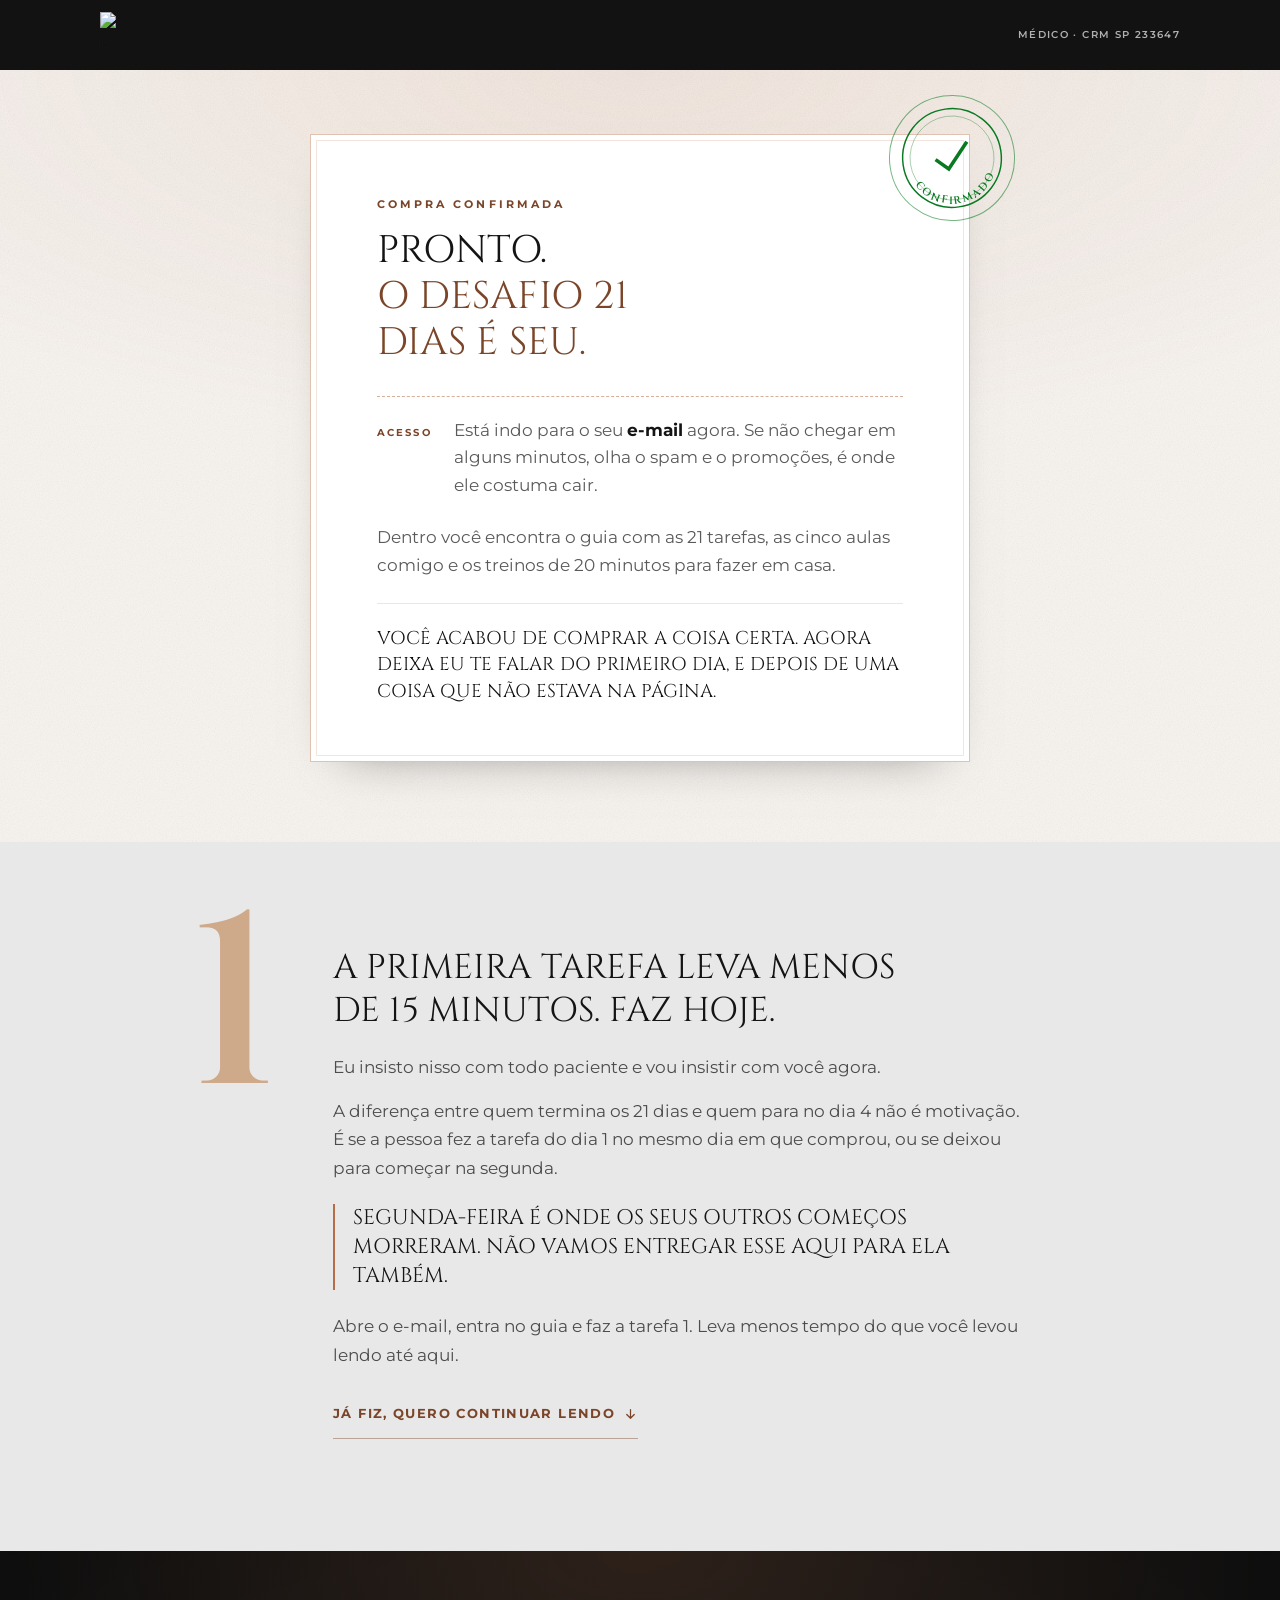
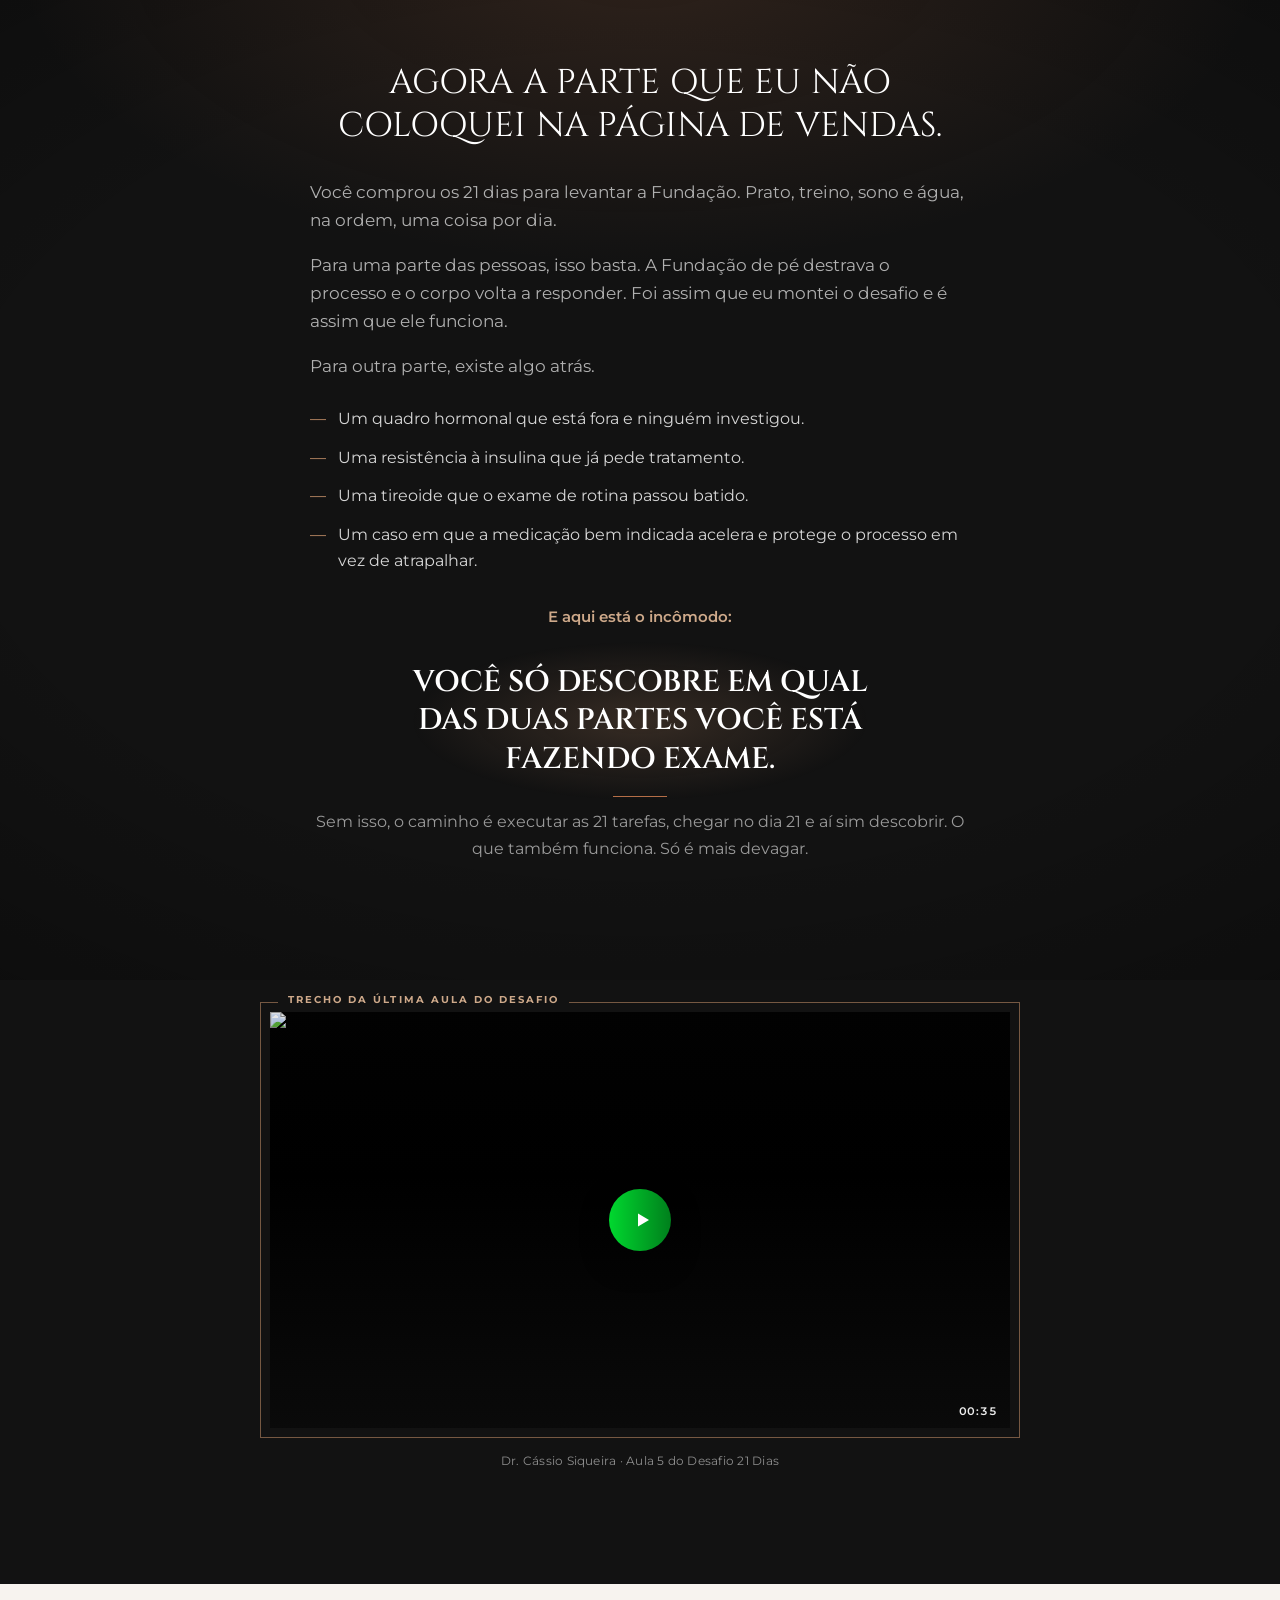
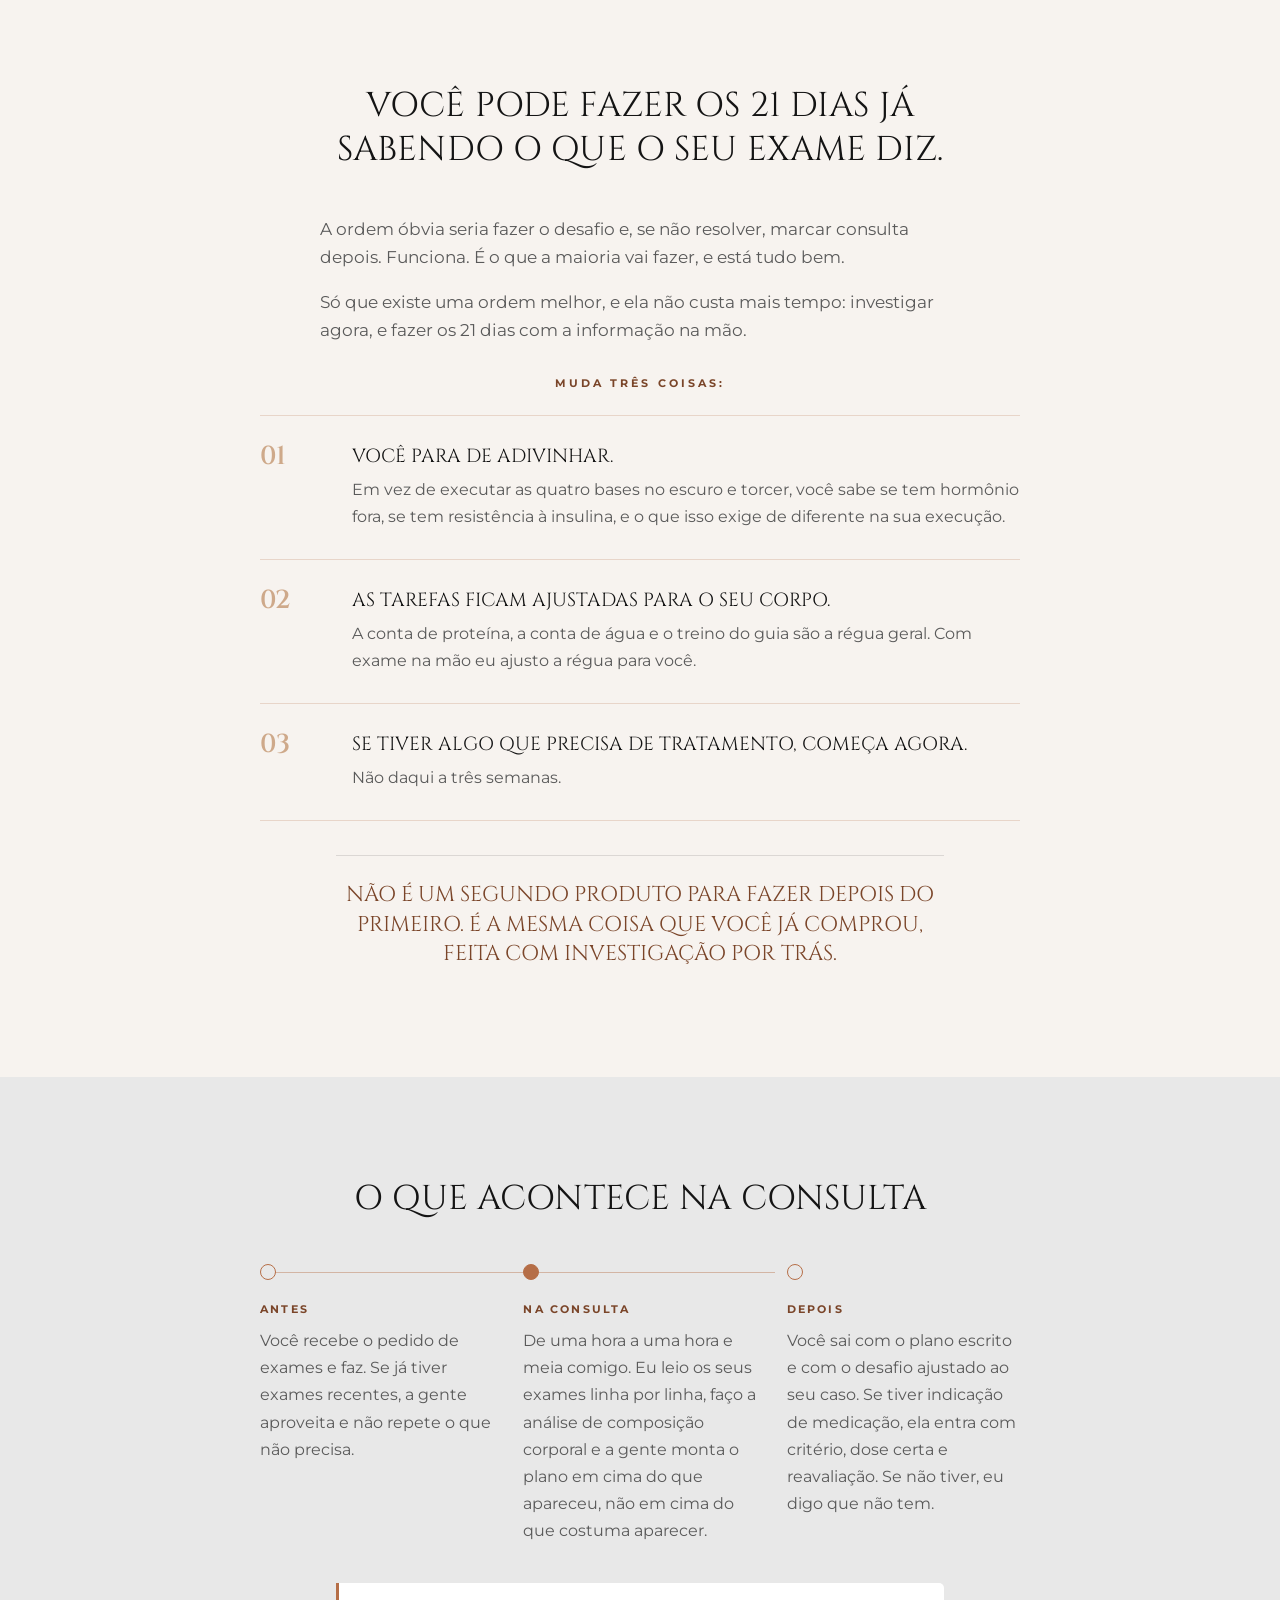
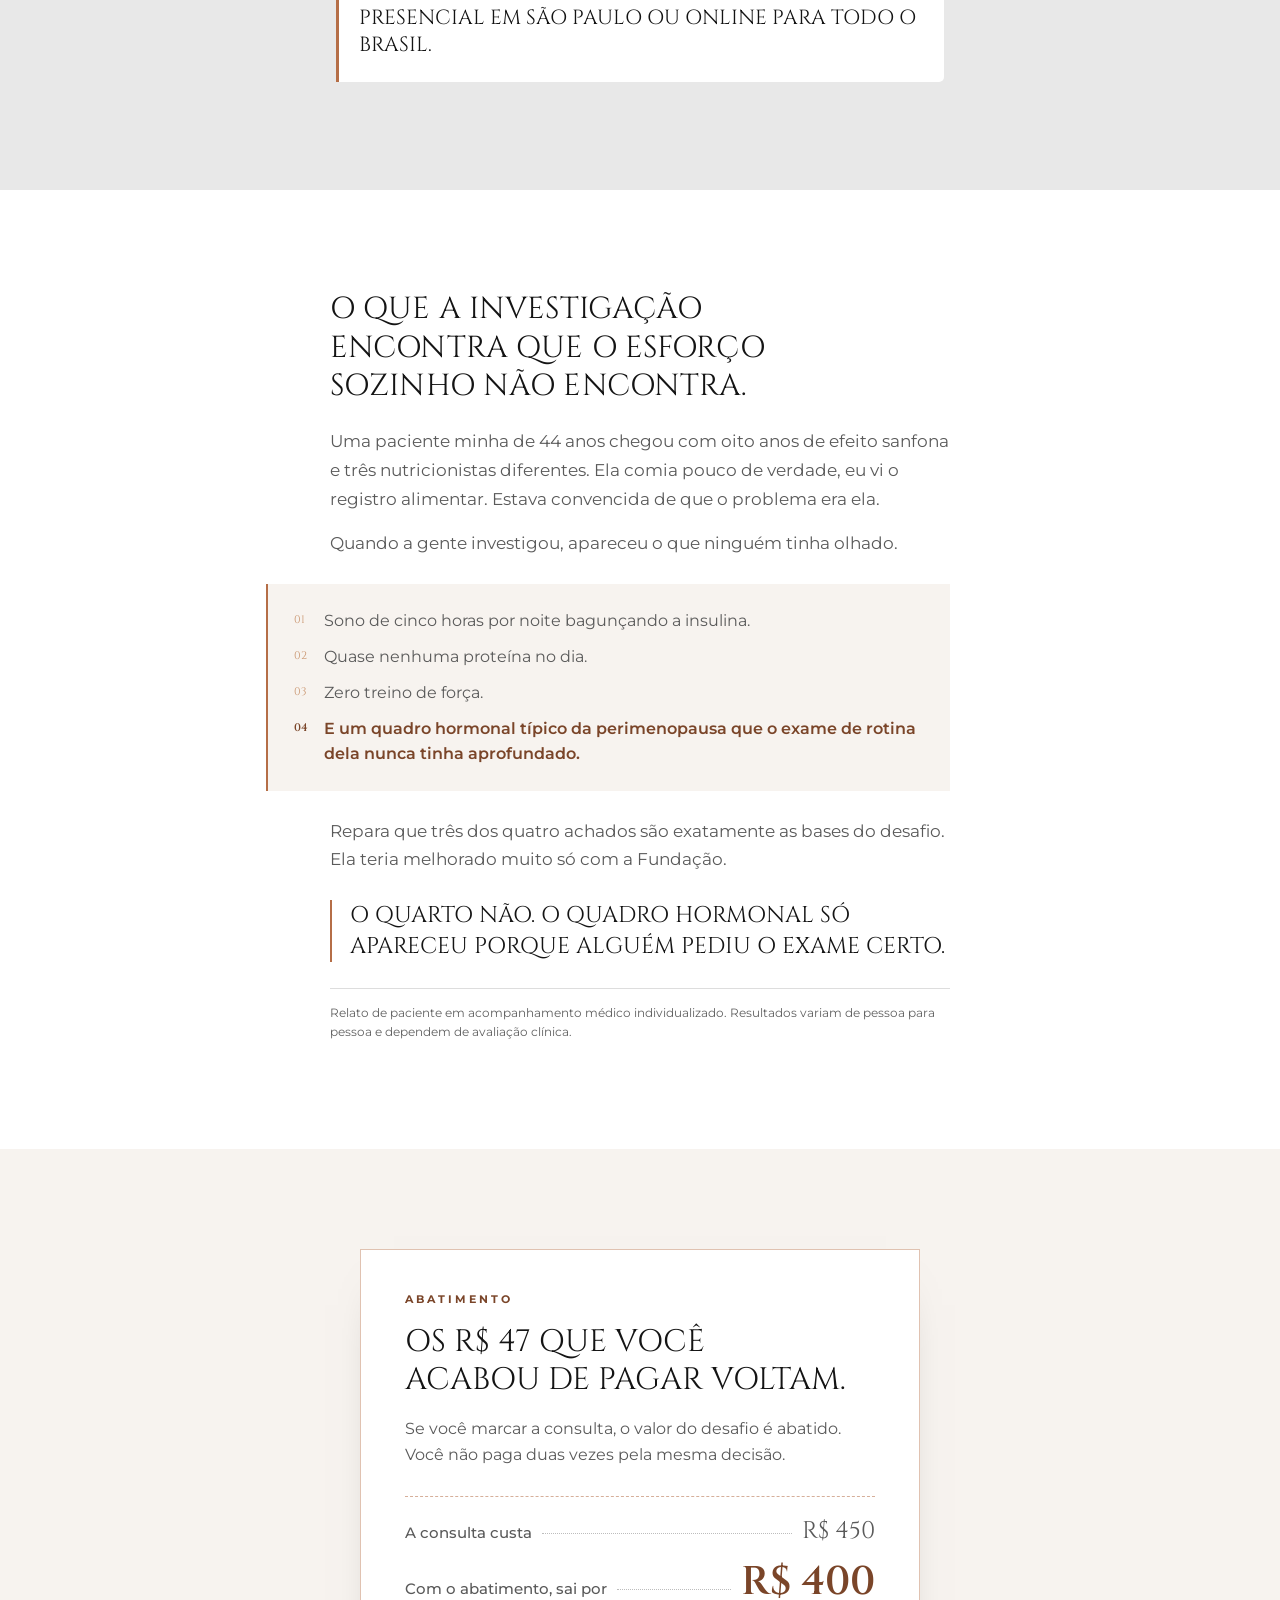
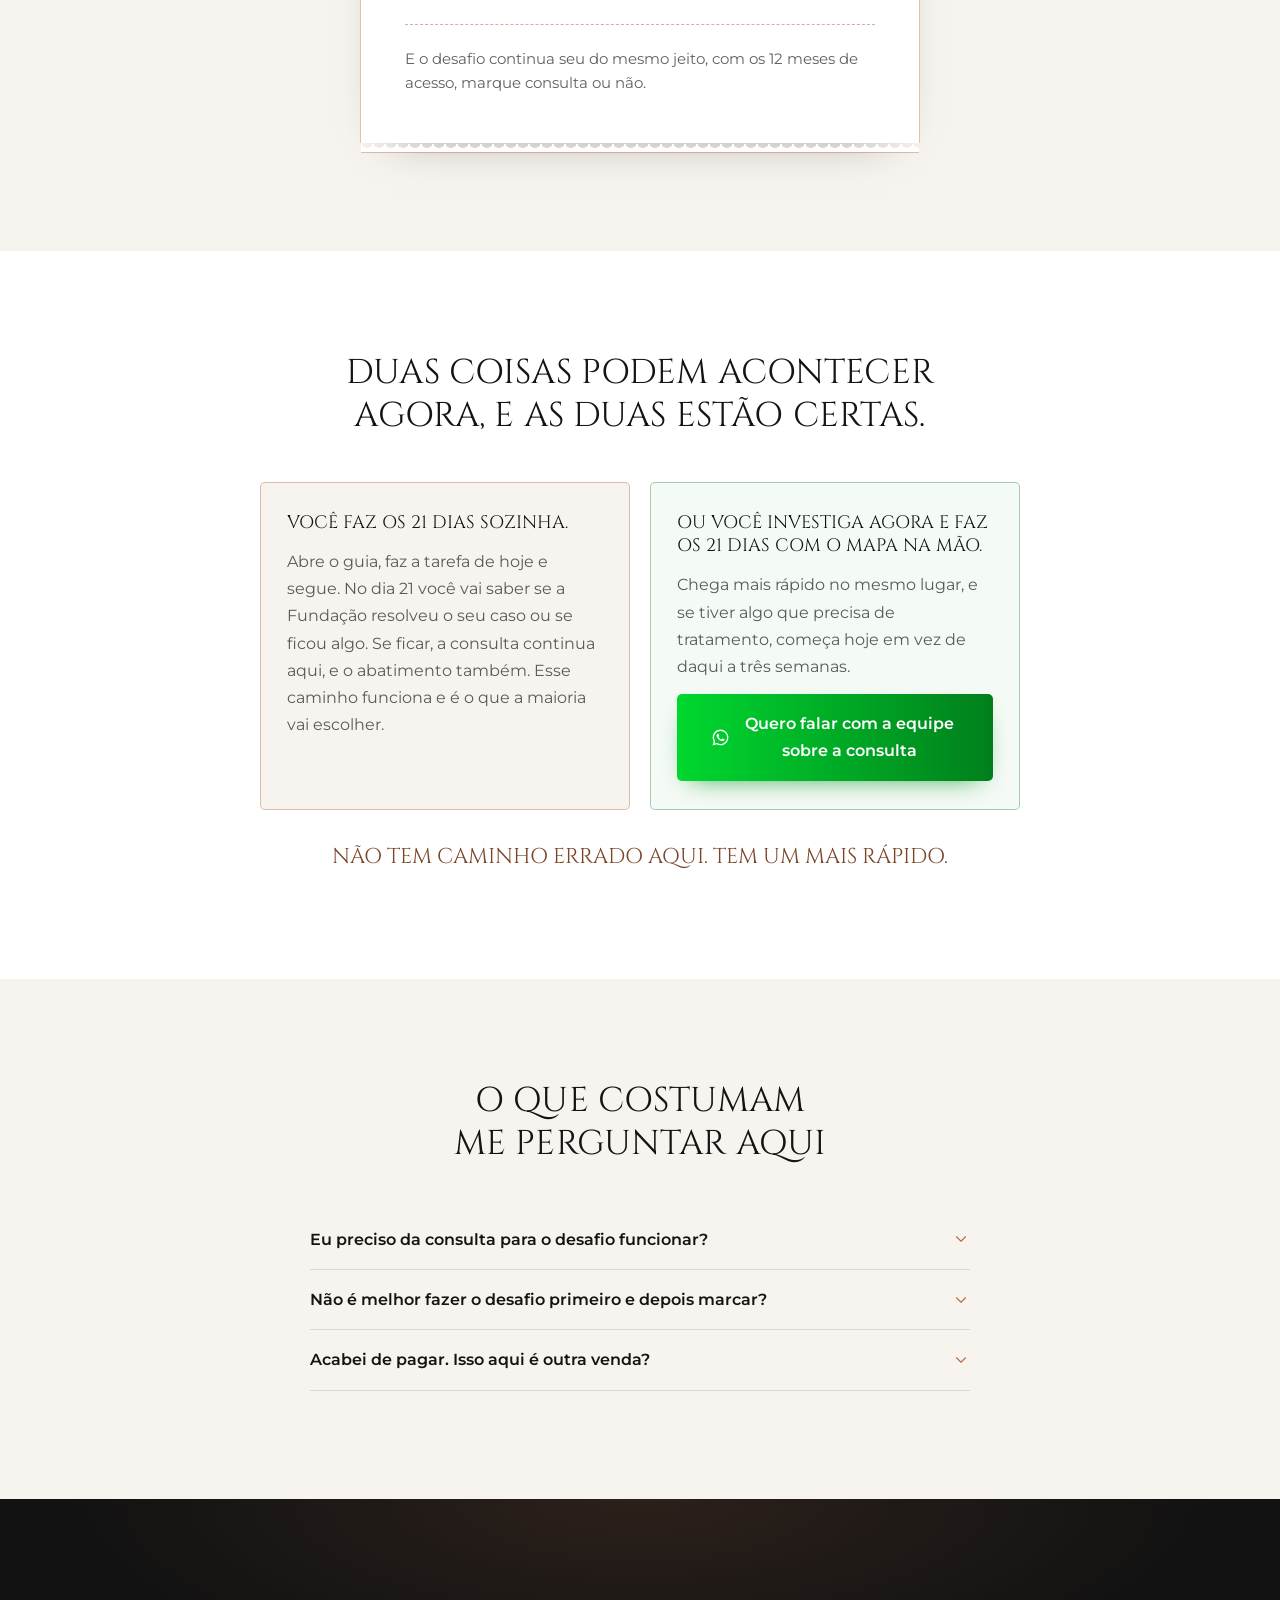
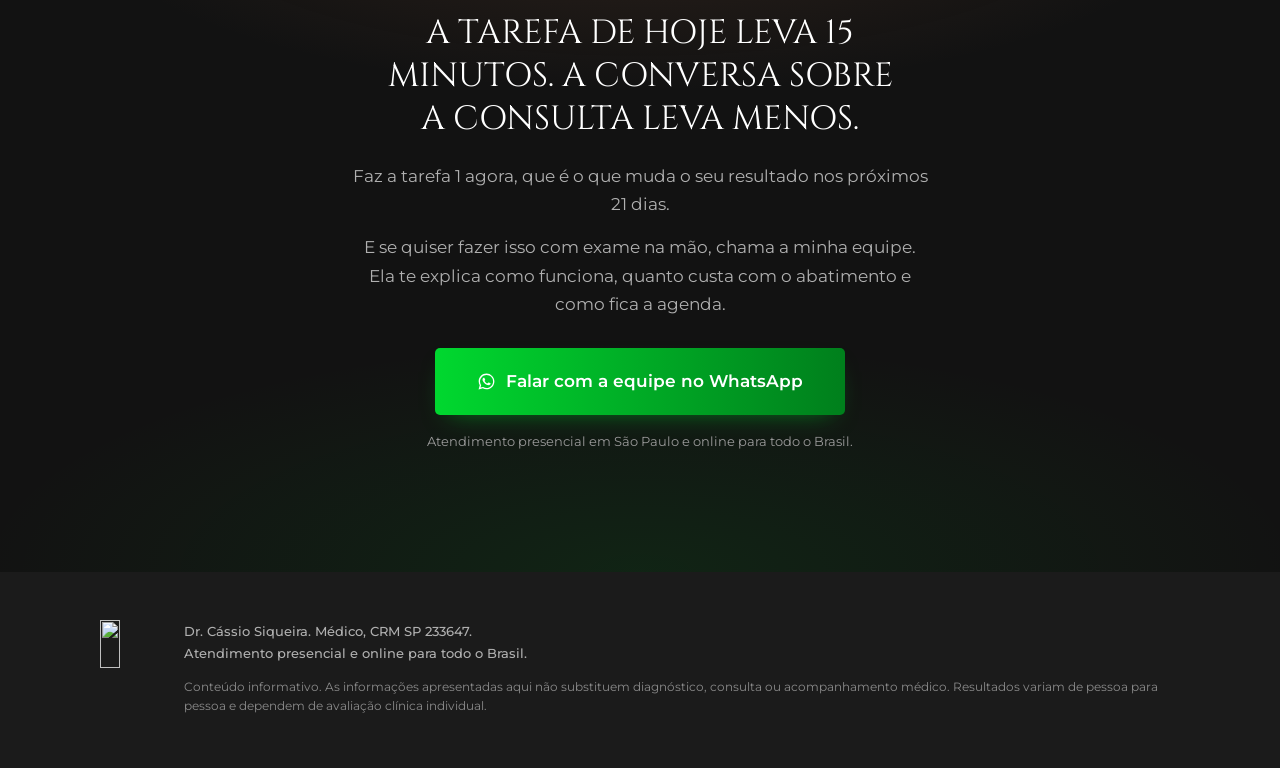
==== commit 9da2901f: "Instalar o GTM-MN4QBJTV nas três páginas Snippet canônico do Google Tag Manager na V1 (raiz), na V2 " ====
--- a/obrigado/index.html
+++ b/obrigado/index.html
@@ -3,6 +3,15 @@
 <head>
 <meta charset="UTF-8">
 <meta name="viewport" content="width=device-width, initial-scale=1.0">
+<link rel="preconnect" href="https://www.googletagmanager.com">
+<!-- Google Tag Manager -->
+<script>(function(w,d,s,l,i){w[l]=w[l]||[];w[l].push({'gtm.start':
+new Date().getTime(),event:'gtm.js'});var f=d.getElementsByTagName(s)[0],
+j=d.createElement(s),dl=l!='dataLayer'?'&l='+l:'';j.async=true;j.src=
+'https://www.googletagmanager.com/gtm.js?id='+i+dl;f.parentNode.insertBefore(j,f);
+})(window,document,'script','dataLayer','GTM-MN4QBJTV');</script>
+<!-- End Google Tag Manager -->
+
 <title>Compra confirmada | Desafio 21 Dias — Dr. Cássio Siqueira</title>
 <meta name="description" content="Sua compra do Desafio 21 Dias está confirmada. O acesso vai para o seu e-mail. Comece pela tarefa do dia 1, hoje.">
 
@@ -17,6 +26,11 @@
 <link rel="stylesheet" href="https://unpkg.com/aos@2.3.4/dist/aos.css">
 </head>
 <body>
+<!-- Google Tag Manager (noscript) -->
+<noscript><iframe src="https://www.googletagmanager.com/ns.html?id=GTM-MN4QBJTV"
+height="0" width="0" style="display:none;visibility:hidden"></iframe></noscript>
+<!-- End Google Tag Manager (noscript) -->
+
 
 <!-- ============ BARRA DE MARCA ============
      Igual à da V1/V2 de propósito: a leitora acabou de sair de lá.       -->
